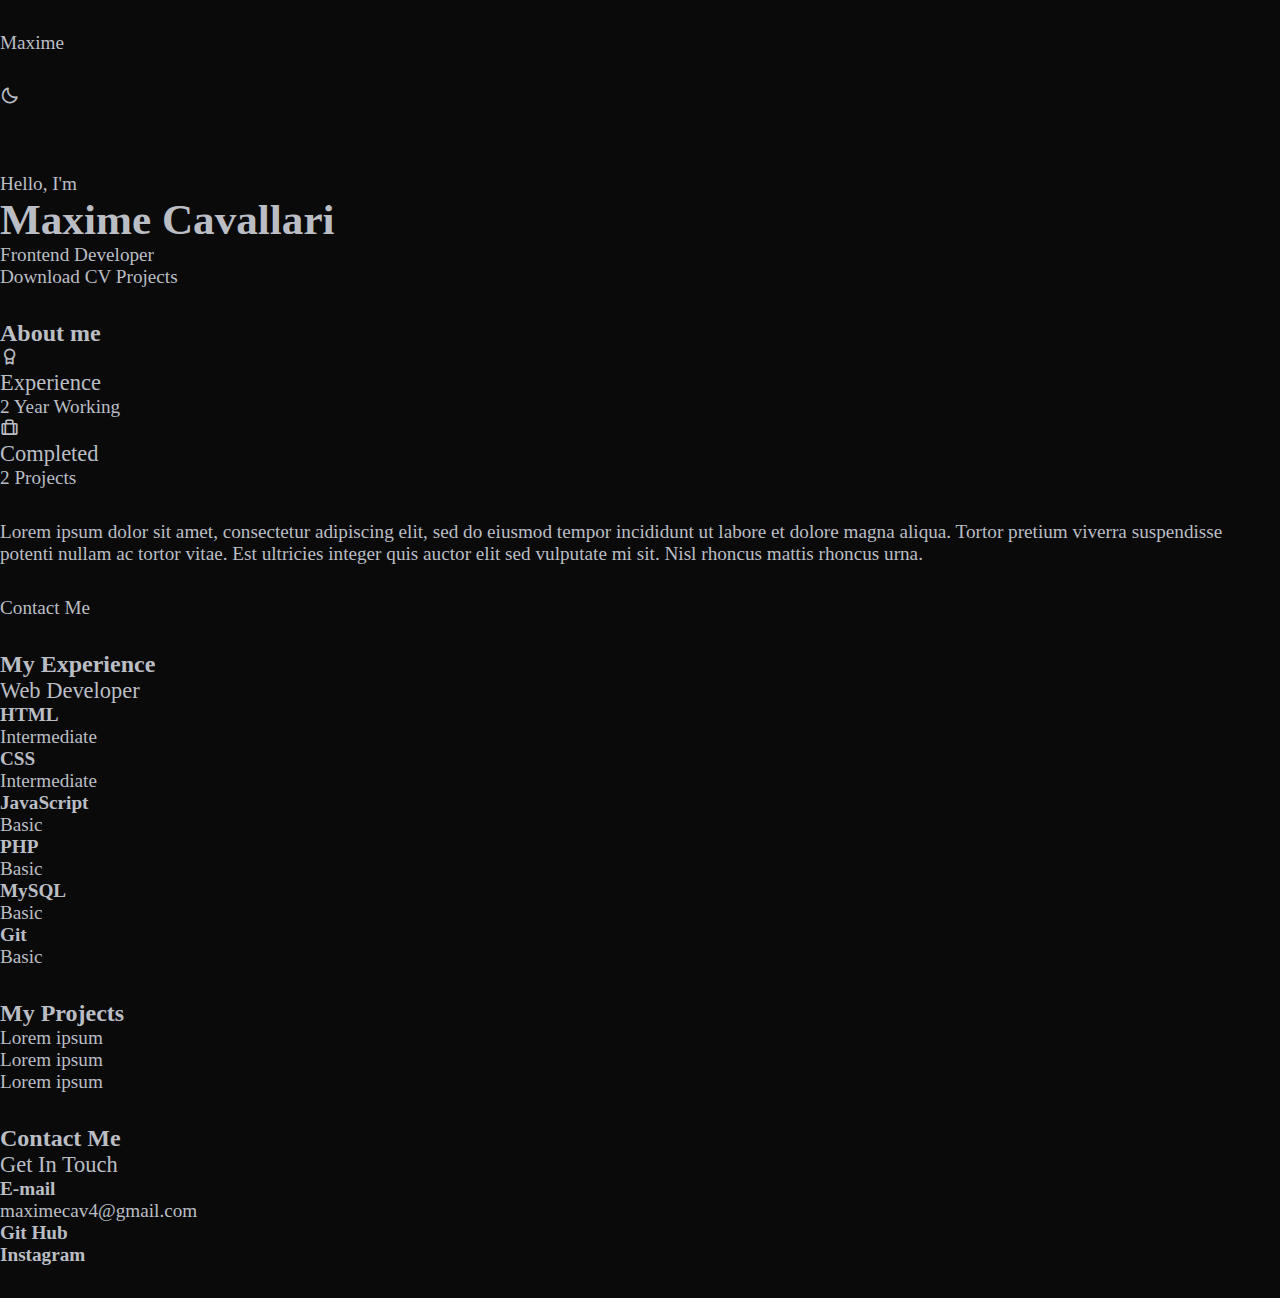
==== Portfolio/index.html @ e4ad92d3 "first commit" ====
<!DOCTYPE html>
<html lang="fr">

<head>
    <meta charset="UTF-8">
    <meta http-equiv="X-UA-Compatible" content="IE=edge">
    <meta name="viewport" content="width=device-width, initial-scale=1.0">
    <link rel="stylesheet" href="CSS/style.css">

    <!--=============== ICONS ===============-->
    <link href='https://unpkg.com/boxicons@2.1.4/css/boxicons.min.css' rel='stylesheet'>

    <title>
        Maxime Cavallari
    </title>
</head>

<body>
    <header>
        <section>
            Maxime
        </section>
        <section>
            <i class='bx bx-moon'></i>
        </section>
    </header>
    <main>
        <section class="myself" id="me">
            <div class="myself_description">
                Hello, I'm
                <h1>
                    Maxime Cavallari
                </h1>
                Frontend Developer
            </div>
            <div class="myself_buttons">
                <a href="#" class="button">Download CV</a>
                <a href="#works" class="button">Projects</a>
            </div>
        </section>
        <section class="experience" id="">
            <h2>
                About me
            </h2>
            <div class="experience__grid">
                <!--?Faire des boxs des liens vers les sections exp et works?-->
                <div class="experience__grid box">
                    <i class='bx bx-award experience__icon'></i>
                    <!-- <h3 class="experience__title">Experience</h3> -->
                    <h3>Experience</h3>
                    <span class="experience__subtitle">2 Year Working</span>
                </div>
                <div class="experience__grid box">
                    <i class='bx bx-briefcase-alt experience__icon'></i>
                    <!-- <h3 class="experience__title">Completed</h3> -->
                    <h3>Completed</h3>
                    <!-- <span class="experience__subtitle">2 Projects</span> -->
                    <span>2 Projects</span>
                </div>
                <!-- <div>
                    <i class='bx bx-support about__icon'></i>
                    <h3 class="about__title"></h3>
                    <span class="about__subtitle"></span>
                </div> -->
            </div>
            <p>
                Lorem ipsum dolor sit amet, consectetur adipiscing elit, sed do eiusmod tempor incididunt ut labore et
                dolore magna
                aliqua. Tortor pretium viverra suspendisse potenti nullam ac tortor vitae. Est ultricies integer quis
                auctor elit sed
                vulputate mi sit. Nisl rhoncus mattis rhoncus urna.
            </p>
            <a href="#contact" class="button">Contact Me</a>
        </section>
        <section class="abilities" id="skills">
            <h2>
                My Experience
            </h2>
            <div>
                <h3>
                    Web Developer
                </h3>
                <div class="skills">
                    <div class="skill">
                        <h4>
                            HTML
                        </h4>
                        <span class="skill__level">Intermediate</span>
                    </div>
                    <div class="skill">
                        <h4>
                            CSS
                        </h4>
                        <span class="skill__level">Intermediate</span>
                    </div>
                    <div class="skill">
                        <h4>
                            JavaScript
                        </h4>
                        <span class="skill__level">Basic</span>
                    </div>
                    <div class="skill">
                        <h4>
                            PHP
                        </h4>
                        <span class="skill__level">Basic</span>
                    </div>
                    <div class="skill">
                        <h4>
                            MySQL
                        </h4>
                        <span class="skill__level">Basic</span>
                    </div>
                    <div class="skill">
                        <h4>
                            Git
                        </h4>
                        <span class="skill__level">Basic</span>
                    </div>
                </div>
            </div>
        </section>
        <!-- <section class="services" id="offers">
            ? Proposer des packages de bases avec contenu + prix ?
            <h2>
                What I Offer
            </h2>
            
        </section> -->
        <section class="projects" id="works">
            <h2>
                My Projects
            </h2>
            <div>
                <div>
                    <a href="#" target="_blank">Lorem ipsum</a>
                </div>
                <div>
                    <a href="#" target="_blank">Lorem ipsum</a>
                </div>
                <div>
                    <a href="#" target="_blank">Lorem ipsum</a>
                </div>
            </div>

        </section>
        <section class="contact" id="contact">
            <h2>
                Contact Me
            </h2>
            <div class="contact__container grid">
                <h3>
                    Get In Touch
                </h3>
                <div class="contact__box box">
                    <h4>
                        E-mail
                    </h4>
                    <span>maximecav4@gmail.com</span>
                </div>
                <div class="contact__box box">
                    <h4>
                        Git Hub
                    </h4>
                    <span></span>
                </div>
                <div class="contact__box box">
                    <h4>
                        Instagram
                    </h4>
                </div>
            </div>
        </section>
    </main>
    <footer>

    </footer>
</body>

</html>
---- Portfolio/CSS/style.css ----
/*=============== GOOGLE FONTS ===============*/
@import url("https://fonts.googleapis.com/css2?family=Poppins:wght@400;500;600&display=swap");

/*=============== VARIABLES CSS ===============*/
:root {

    /*=============== VALUES ===============*/
    --header-height: 4rem;
    --banner-height: ;
    --footer-height: ;

    /*=============== COLORS ===============*/
    --grey: rgb(110, 110, 110);
    --red: rgb(200, 30, 30);
    --blue: rgb(30, 30, 200);
    --green: rgb(30, 200, 30);
    --body-color: rgb(11, 17, 25);
    --body-color: #0A0A0A;
    --text-color: rgb(186, 190, 196);
    --first-color: rgb(243, 37, 22);

    /*=============== FONTS AND TYPOGRAPHY ===============*/
    --big-font-size: 2rem;
    --h1-font-size: 2.7rem;
    --h2-font-size: 1.5rem;
    --h3-font-size: 1rem;
    /* --body-font-family: 'Uchen', serif; */
    --normal-font-size: 1.2rem;
    --small-font-size: .75rem;
    --tiny-font-size: .5rem;
    --bolder-font-weight: 900;
    --bold-font-weight: 700;
    --normal-font-weight: 500;
    --thin-font-weight: 300;
    --thiner-font-weight: 100;
}


/*=============== BASE===============*/
* {
    margin: 0;
    padding: 0;
    box-sizing: border-box;
}

html {
    scroll-behavior: smooth;
}

body,
button,
input,
textarea {
    font-family: var(--body-font-family);
    font-size: var(--normal-font-size);
}

body {
    /* min-height: 100vh; */
    min-height: calc(115rem + var(--footer-height));
    background: var(--body-color);
    color: var(--text-color);
    transition: .4s;
    display: flex;
    flex-direction: column;
    justify-content: space-between;
}

a {
    color: var(--text-color);
    text-decoration: none;
}

p, section {
    margin: 2rem 0;
}

ul {
    list-style: none;
}

h1 {
    font-size: var(--h1-font-size);
}

h2 {
    font-size: var(--h2-font-size);
    font-weight: var(--bold-font-weight);
}

h3 {
    font-weight: var(--normal-font-weight);
}

button {
    cursor: pointer;
    border: none;
    outline: none;
}

img {
    max-width: 100%;
    height: auto;
}
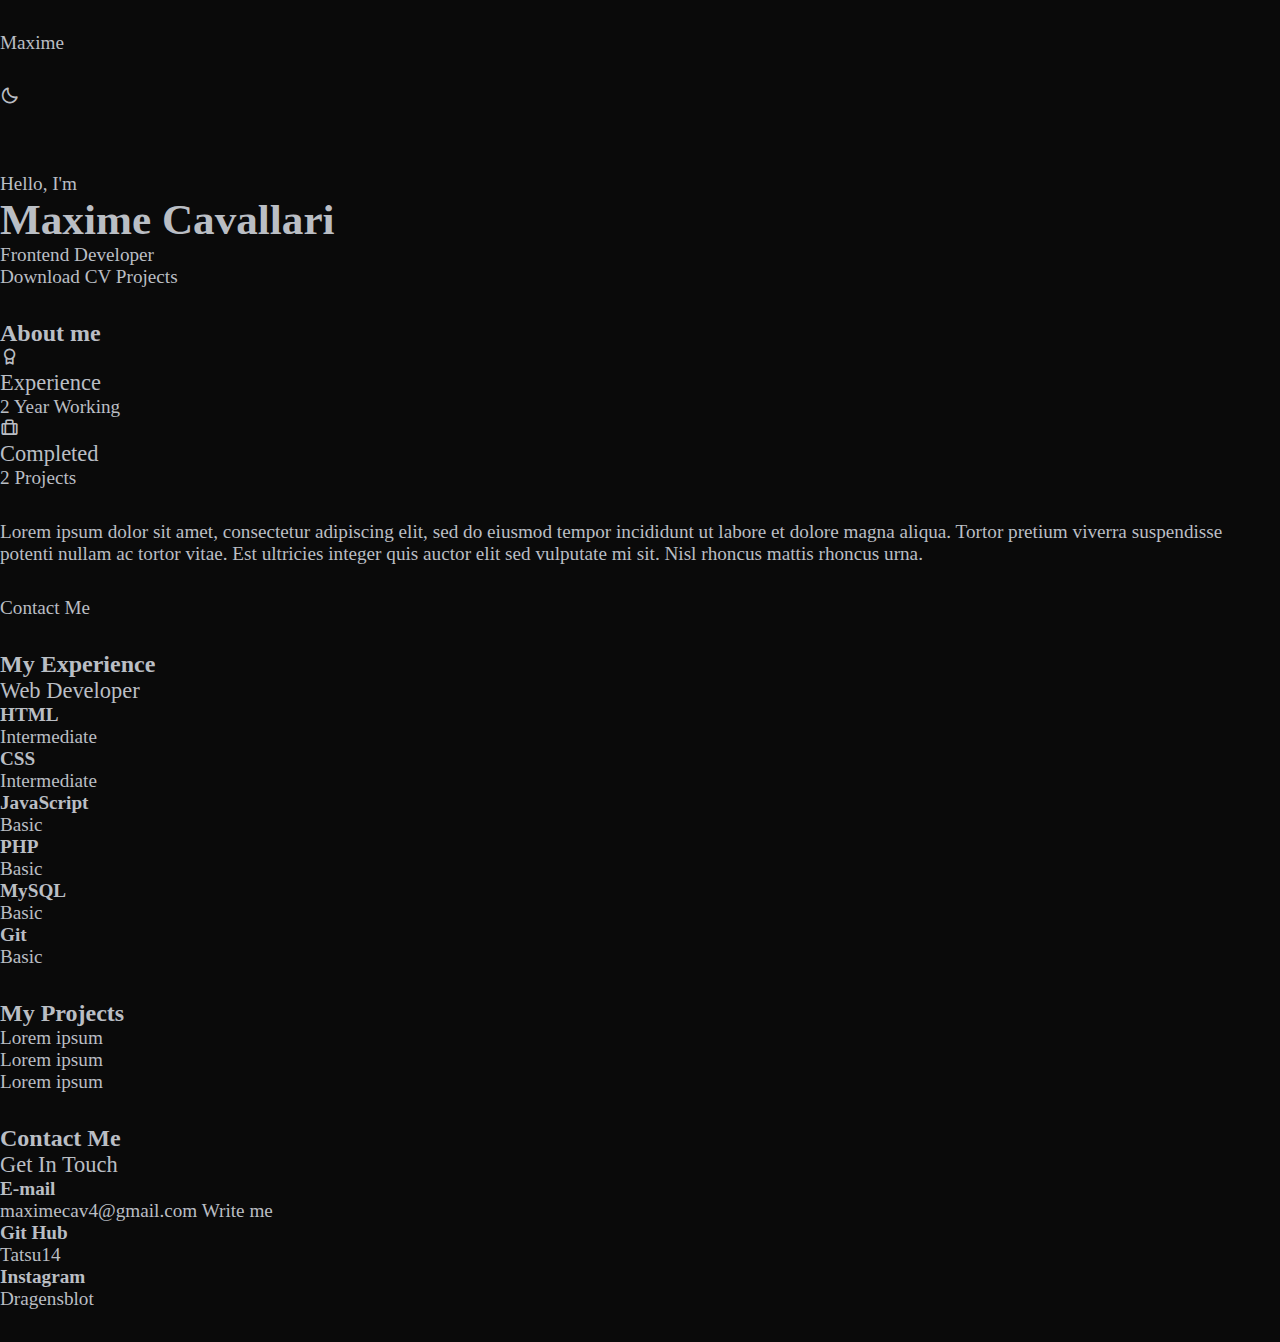
==== commit 44596376: "git commit -m "site web"" ====
--- a/Portfolio/index.html
+++ b/Portfolio/index.html
@@ -157,17 +157,21 @@
                         E-mail
                     </h4>
                     <span>maximecav4@gmail.com</span>
+                    <a href="mailto:maximecav4@gmail.com">Write me</a>
                 </div>
                 <div class="contact__box box">
                     <h4>
                         Git Hub
                     </h4>
-                    <span></span>
+                    <span>Tatsu14</span>
+                    <a href="github.com/Tatsu14"></a>
                 </div>
                 <div class="contact__box box">
                     <h4>
                         Instagram
                     </h4>
+                    <span>Dragensblot</span>
+                    <a href=""></a>
                 </div>
             </div>
         </section>
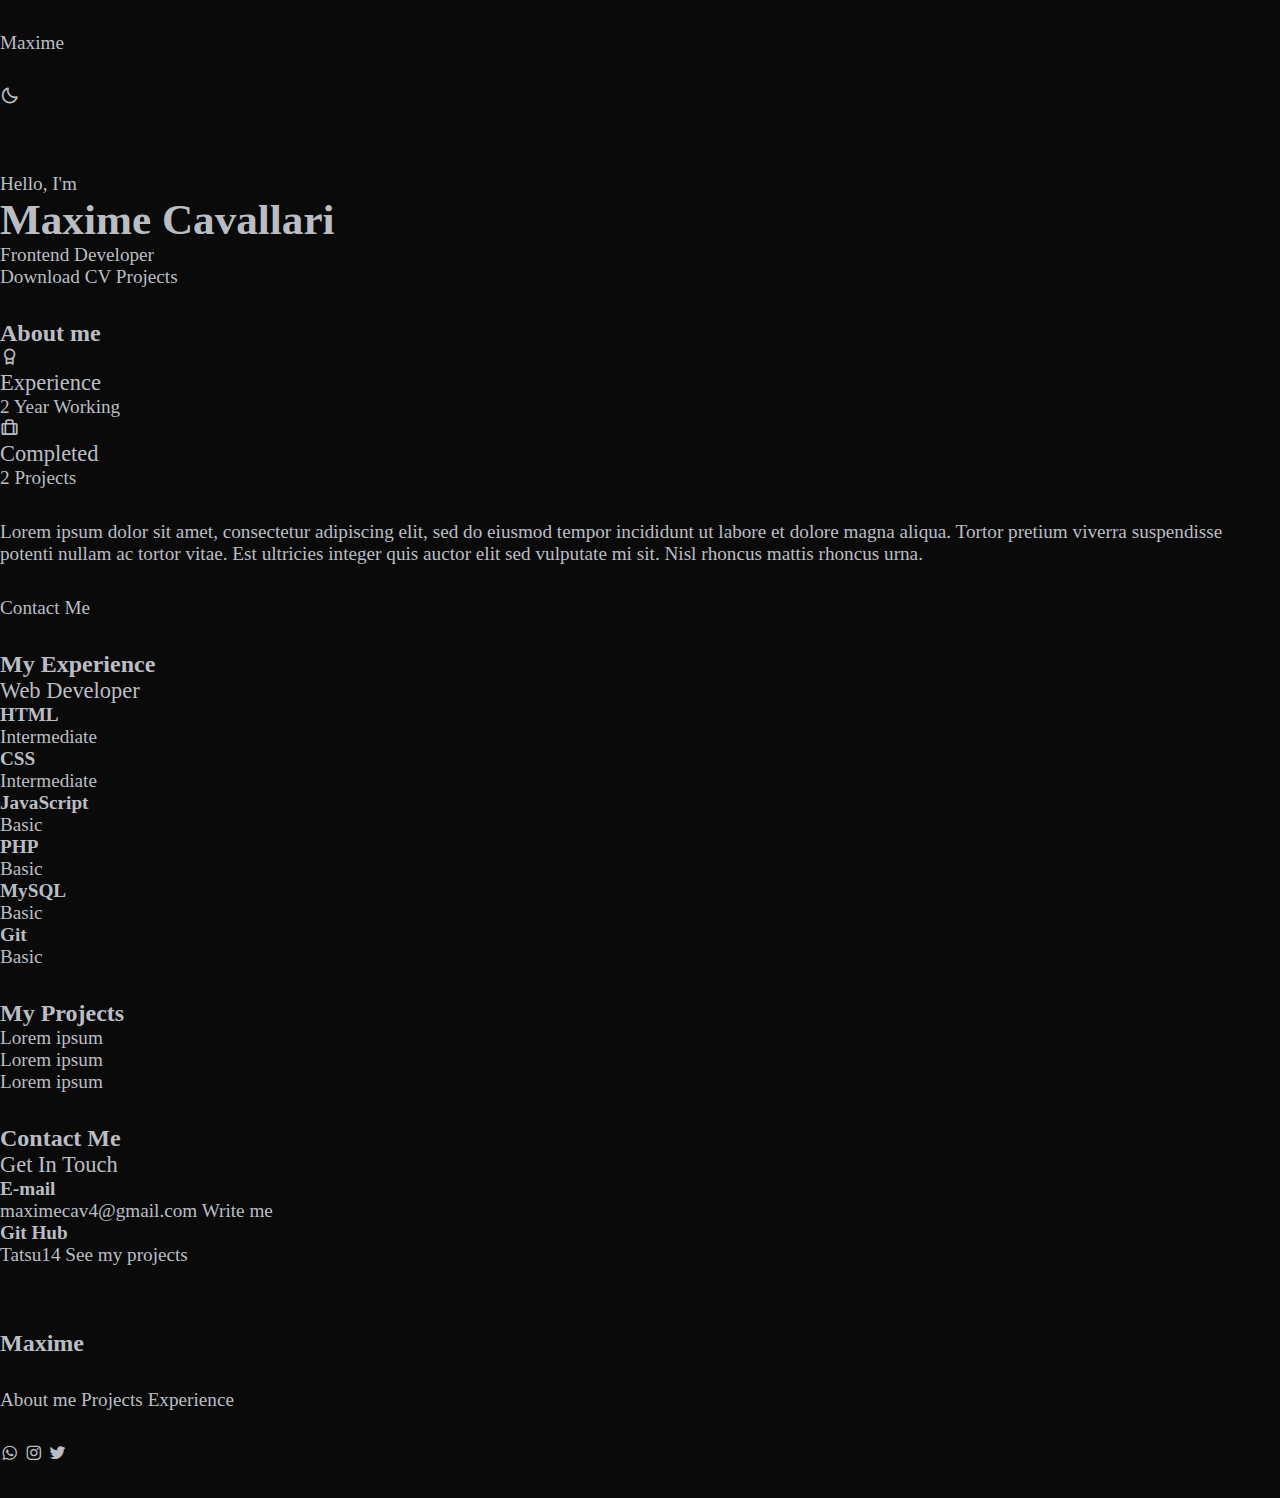
==== commit 57fc55dd: "fin html" ====
--- a/Portfolio/index.html
+++ b/Portfolio/index.html
@@ -38,7 +38,7 @@
                 <a href="#works" class="button">Projects</a>
             </div>
         </section>
-        <section class="experience" id="">
+        <section class="experience" id="exp">
             <h2>
                 About me
             </h2>
@@ -164,20 +164,38 @@
                         Git Hub
                     </h4>
                     <span>Tatsu14</span>
-                    <a href="github.com/Tatsu14"></a>
-                </div>
-                <div class="contact__box box">
+                    <a href="github.com/Tatsu14">See my projects</a>
+                </div>
+                <!-- <div class="contact__box box">
                     <h4>
-                        Instagram
+                        
                     </h4>
-                    <span>Dragensblot</span>
+                    <span></span>
                     <a href=""></a>
-                </div>
+                </div> -->
             </div>
         </section>
     </main>
     <footer>
-
+        <section>
+            <h2>
+                Maxime
+            </h2>
+        </section>
+        <section class="travel">
+            <div>
+                <a href="#exp">About me</a>
+                <a href="#works">Projects</a>
+                <a href="#skills">Experience</a>
+            </div>
+        </section>
+        <section class="socials">
+            <div>
+                <a href="https://api.whatsapp.com/send?phone=+32495665378&text=Hello, more information!" class="socials__button"><i class='bx bxl-whatsapp'></i></a>
+                <a href="https://instagram.com/dragensblot" class="socials__button"><i class='bx bxl-instagram'></i></a>
+                <a href="https://twitter.com/tatsu65562515" class="socials__button"><i class='bx bxl-twitter'></i></a>
+            </div>
+        </section>
     </footer>
 </body>
 
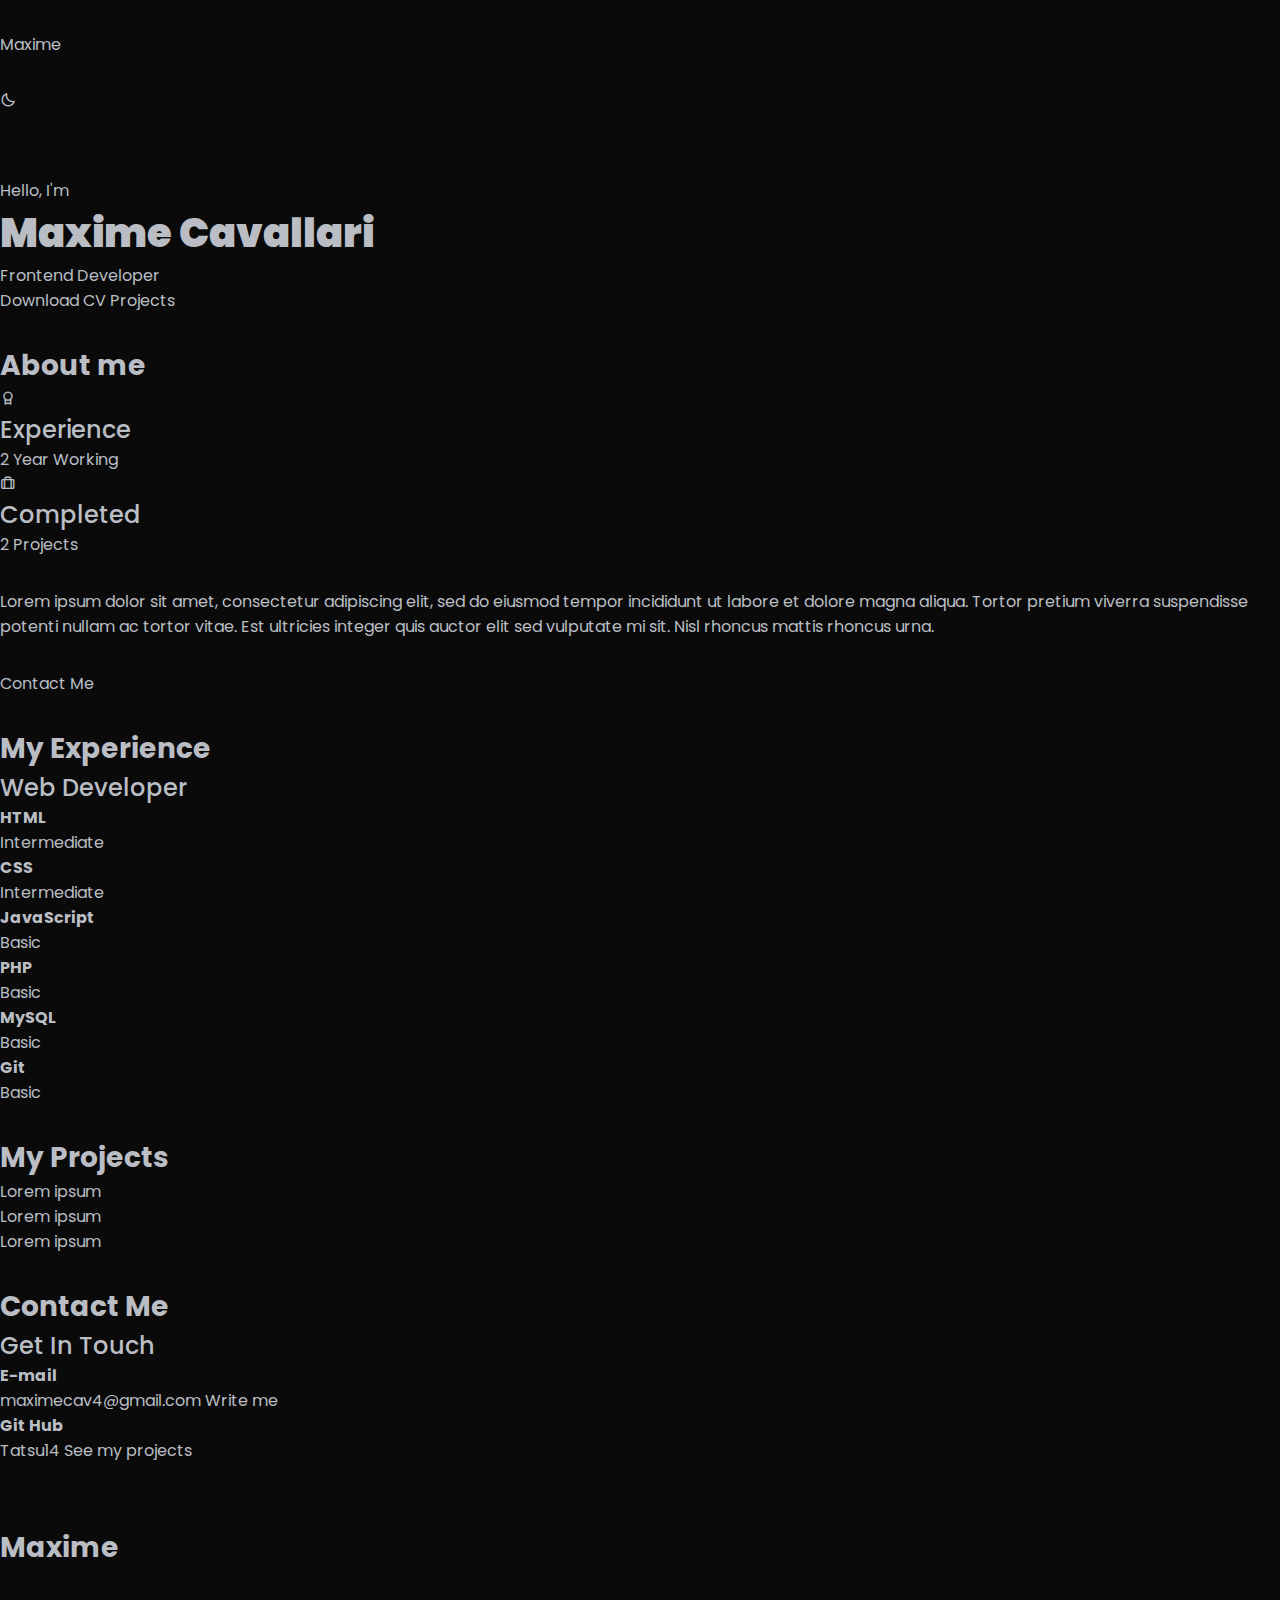
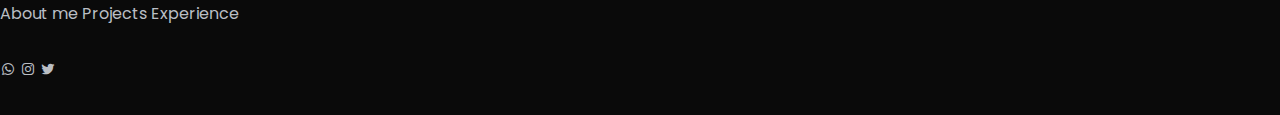
==== commit fab6fcf1: "correction" ====
--- a/Portfolio/index.html
+++ b/Portfolio/index.html
@@ -18,7 +18,7 @@
 <body>
     <header>
         <section>
-            Maxime
+            <span>Maxime</span>
         </section>
         <section>
             <i class='bx bx-moon'></i>
--- a/Portfolio/CSS/style.css
+++ b/Portfolio/CSS/style.css
@@ -1,12 +1,11 @@
 /*=============== GOOGLE FONTS ===============*/
-@import url("https://fonts.googleapis.com/css2?family=Poppins:wght@400;500;600&display=swap");
+@import url('https://fonts.googleapis.com/css2?family=Poppins&display=swap');
 
 /*=============== VARIABLES CSS ===============*/
 :root {
 
     /*=============== VALUES ===============*/
     --header-height: 4rem;
-    --banner-height: ;
     --footer-height: ;
 
     /*=============== COLORS ===============*/
@@ -20,12 +19,12 @@
     --first-color: rgb(243, 37, 22);
 
     /*=============== FONTS AND TYPOGRAPHY ===============*/
-    --big-font-size: 2rem;
-    --h1-font-size: 2.7rem;
-    --h2-font-size: 1.5rem;
-    --h3-font-size: 1rem;
-    /* --body-font-family: 'Uchen', serif; */
-    --normal-font-size: 1.2rem;
+    /* --big-font-size: 2rem; */
+    --h1-font-size: 2.5rem;
+    --h2-font-size: 1.75rem;
+    --h3-font-size: 1.5rem;
+    --body-font-family: 'Poppins', sans-serif;
+    --normal-font-size: 1rem;
     --small-font-size: .75rem;
     --tiny-font-size: .5rem;
     --bolder-font-weight: 900;
@@ -81,6 +80,7 @@
 
 h1 {
     font-size: var(--h1-font-size);
+    font-weight: var(--bolder-font-weight); 
 }
 
 h2 {
@@ -89,6 +89,7 @@
 }
 
 h3 {
+    font-size: var(--h3-font-size);
     font-weight: var(--normal-font-weight);
 }
 
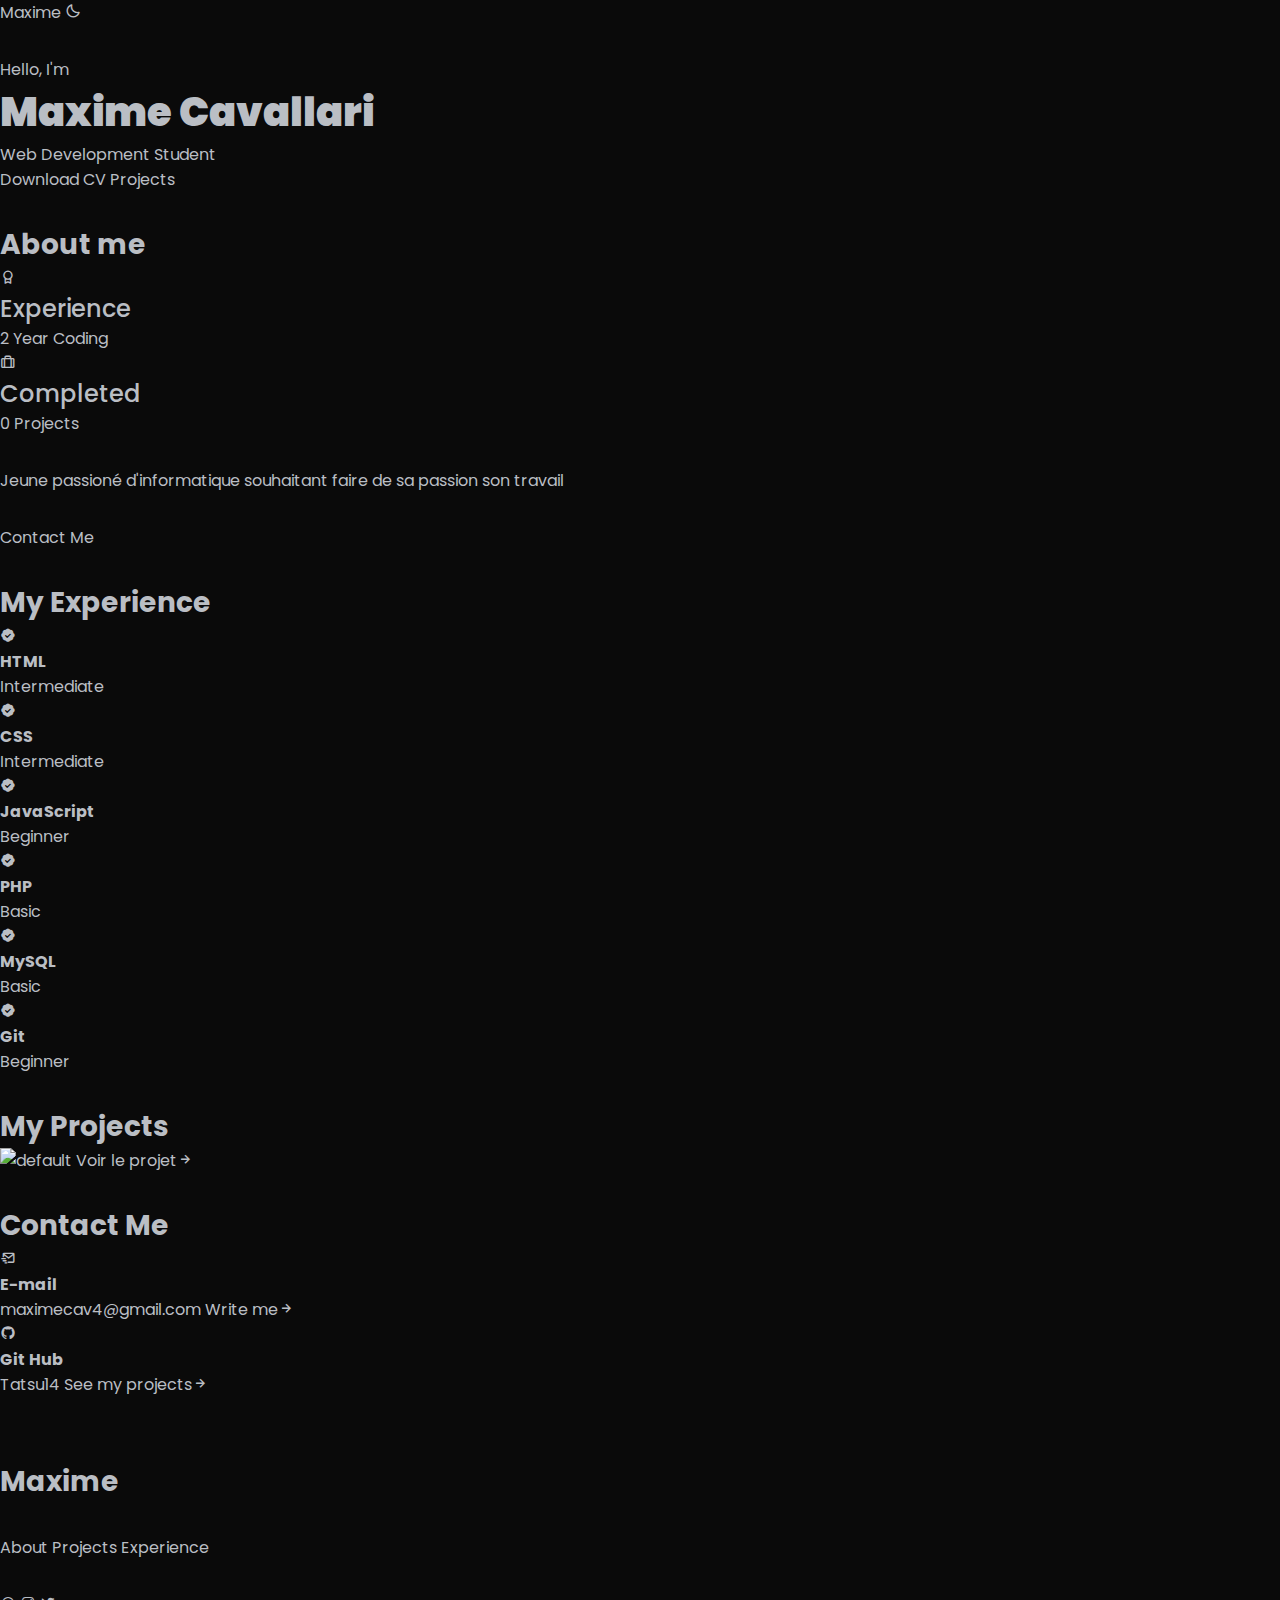
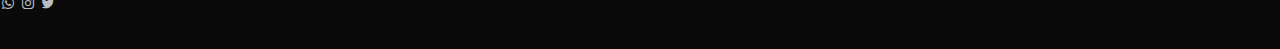
==== commit 3056e8de: "Add files via upload" ====
--- a/Portfolio/index.html
+++ b/Portfolio/index.html
@@ -1,202 +1,217 @@
-<!DOCTYPE html>
-<html lang="fr">
-
-<head>
-    <meta charset="UTF-8">
-    <meta http-equiv="X-UA-Compatible" content="IE=edge">
-    <meta name="viewport" content="width=device-width, initial-scale=1.0">
-    <link rel="stylesheet" href="CSS/style.css">
-
-    <!--=============== ICONS ===============-->
-    <link href='https://unpkg.com/boxicons@2.1.4/css/boxicons.min.css' rel='stylesheet'>
-
-    <title>
-        Maxime Cavallari
-    </title>
-</head>
-
-<body>
-    <header>
-        <section>
-            <span>Maxime</span>
-        </section>
-        <section>
-            <i class='bx bx-moon'></i>
-        </section>
-    </header>
-    <main>
-        <section class="myself" id="me">
-            <div class="myself_description">
-                Hello, I'm
-                <h1>
-                    Maxime Cavallari
-                </h1>
-                Frontend Developer
-            </div>
-            <div class="myself_buttons">
-                <a href="#" class="button">Download CV</a>
-                <a href="#works" class="button">Projects</a>
-            </div>
-        </section>
-        <section class="experience" id="exp">
-            <h2>
-                About me
-            </h2>
-            <div class="experience__grid">
-                <!--?Faire des boxs des liens vers les sections exp et works?-->
-                <div class="experience__grid box">
-                    <i class='bx bx-award experience__icon'></i>
-                    <!-- <h3 class="experience__title">Experience</h3> -->
-                    <h3>Experience</h3>
-                    <span class="experience__subtitle">2 Year Working</span>
-                </div>
-                <div class="experience__grid box">
-                    <i class='bx bx-briefcase-alt experience__icon'></i>
-                    <!-- <h3 class="experience__title">Completed</h3> -->
-                    <h3>Completed</h3>
-                    <!-- <span class="experience__subtitle">2 Projects</span> -->
-                    <span>2 Projects</span>
-                </div>
-                <!-- <div>
-                    <i class='bx bx-support about__icon'></i>
-                    <h3 class="about__title"></h3>
-                    <span class="about__subtitle"></span>
-                </div> -->
-            </div>
-            <p>
-                Lorem ipsum dolor sit amet, consectetur adipiscing elit, sed do eiusmod tempor incididunt ut labore et
-                dolore magna
-                aliqua. Tortor pretium viverra suspendisse potenti nullam ac tortor vitae. Est ultricies integer quis
-                auctor elit sed
-                vulputate mi sit. Nisl rhoncus mattis rhoncus urna.
-            </p>
-            <a href="#contact" class="button">Contact Me</a>
-        </section>
-        <section class="abilities" id="skills">
-            <h2>
-                My Experience
-            </h2>
-            <div>
-                <h3>
-                    Web Developer
-                </h3>
-                <div class="skills">
-                    <div class="skill">
-                        <h4>
-                            HTML
-                        </h4>
-                        <span class="skill__level">Intermediate</span>
-                    </div>
-                    <div class="skill">
-                        <h4>
-                            CSS
-                        </h4>
-                        <span class="skill__level">Intermediate</span>
-                    </div>
-                    <div class="skill">
-                        <h4>
-                            JavaScript
-                        </h4>
-                        <span class="skill__level">Basic</span>
-                    </div>
-                    <div class="skill">
-                        <h4>
-                            PHP
-                        </h4>
-                        <span class="skill__level">Basic</span>
-                    </div>
-                    <div class="skill">
-                        <h4>
-                            MySQL
-                        </h4>
-                        <span class="skill__level">Basic</span>
-                    </div>
-                    <div class="skill">
-                        <h4>
-                            Git
-                        </h4>
-                        <span class="skill__level">Basic</span>
-                    </div>
-                </div>
-            </div>
-        </section>
-        <!-- <section class="services" id="offers">
-            ? Proposer des packages de bases avec contenu + prix ?
-            <h2>
-                What I Offer
-            </h2>
-            
-        </section> -->
-        <section class="projects" id="works">
-            <h2>
-                My Projects
-            </h2>
-            <div>
-                <div>
-                    <a href="#" target="_blank">Lorem ipsum</a>
-                </div>
-                <div>
-                    <a href="#" target="_blank">Lorem ipsum</a>
-                </div>
-                <div>
-                    <a href="#" target="_blank">Lorem ipsum</a>
-                </div>
-            </div>
-
-        </section>
-        <section class="contact" id="contact">
-            <h2>
-                Contact Me
-            </h2>
-            <div class="contact__container grid">
-                <h3>
-                    Get In Touch
-                </h3>
-                <div class="contact__box box">
-                    <h4>
-                        E-mail
-                    </h4>
-                    <span>maximecav4@gmail.com</span>
-                    <a href="mailto:maximecav4@gmail.com">Write me</a>
-                </div>
-                <div class="contact__box box">
-                    <h4>
-                        Git Hub
-                    </h4>
-                    <span>Tatsu14</span>
-                    <a href="github.com/Tatsu14">See my projects</a>
-                </div>
-                <!-- <div class="contact__box box">
-                    <h4>
-                        
-                    </h4>
-                    <span></span>
-                    <a href=""></a>
-                </div> -->
-            </div>
-        </section>
-    </main>
-    <footer>
-        <section>
-            <h2>
-                Maxime
-            </h2>
-        </section>
-        <section class="travel">
-            <div>
-                <a href="#exp">About me</a>
-                <a href="#works">Projects</a>
-                <a href="#skills">Experience</a>
-            </div>
-        </section>
-        <section class="socials">
-            <div>
-                <a href="https://api.whatsapp.com/send?phone=+32495665378&text=Hello, more information!" class="socials__button"><i class='bx bxl-whatsapp'></i></a>
-                <a href="https://instagram.com/dragensblot" class="socials__button"><i class='bx bxl-instagram'></i></a>
-                <a href="https://twitter.com/tatsu65562515" class="socials__button"><i class='bx bxl-twitter'></i></a>
-            </div>
-        </section>
-    </footer>
-</body>
-
+<!DOCTYPE html>
+<html lang="fr">
+
+<head>
+    <meta charset="UTF-8">
+    <meta http-equiv="X-UA-Compatible" content="IE=edge">
+    <meta name="viewport" content="width=device-width, initial-scale=1.0">
+    <link rel="stylesheet" href="CSS/style.css">
+
+    <!--=============== ICONS ===============-->
+    <link href='https://unpkg.com/boxicons@2.1.4/css/boxicons.min.css' rel='stylesheet'>
+
+    <title>
+        Maxime Cavallari
+    </title>
+</head>
+
+<body>
+    <header id="header">
+        <nav class="container section">
+            <span>Maxime</span>
+            <i class='bx bx-moon nav__logo'></i>
+        </nav>
+    </header>
+
+    <main>
+        <section class="myself container" id="me">
+            <div class="myself_description">
+                Hello, I'm
+                <h1>
+                    Maxime Cavallari
+                </h1>
+                <!-- Frontend Developer -->
+                Web Development Student
+            </div>
+            <div class="myself_buttons">
+                <a href="PDF/" class="button no_full">Download CV</a>
+                <a href="#works" class="button">Projects</a>
+            </div>
+        </section>
+        <section class="experience container" id="exp">
+            <h2>
+                About me
+            </h2>
+            <div class="experience__grid">
+                <!--TODO:Faire des boxs des liens vers les sections exp et works-->
+                <div class="experience__box box">
+                    <i class='bx bx-award icon'></i>
+                    <!-- <h3 class="experience__title">Experience</h3> -->
+                    <h3>Experience</h3>
+                    <span class="experience__subtitle">2 Year Coding</span>
+                </div>
+                <div class="experience__box box">
+                    <i class='bx bx-briefcase-alt icon'></i>
+                    <!-- <h3 class="experience__title">Completed</h3> -->
+                    <h3>Completed</h3>
+                    <!-- <span class="experience__subtitle">2 Projects</span> -->
+                    <span>0 Projects</span>
+                </div>
+                <!-- <div>
+                    <i class='bx bx-support about__icon'></i>
+                    <h3 class="about__title"></h3>
+                    <span class="about__subtitle"></span>
+                </div> -->
+            </div>
+            <p>
+                Jeune passioné d'informatique souhaitant faire de sa passion son travail
+            </p>
+            <a href="#contact" class="button">Contact Me</a>
+        </section>
+        <section class="abilities container" id="skills">
+            <h2>
+                My Experience
+            </h2>
+            <div>
+                <!-- <h3>
+                    Web Developer
+                </h3> -->
+                <div class="skills box">
+                    <div class="skills__group">
+                        <div class="skill__group">
+                            <i class='bx bxs-badge-check icon'></i>
+                            <div class="skill">
+                                <h4>HTML</h4>
+                                <span class="skill__level">Intermediate</span>
+                            </div>
+                        </div>
+                        <div class="skill__group">
+                            <i class='bx bxs-badge-check icon'></i>
+                            <div class="skill">
+                                <h4>CSS</h4>
+                                <span class="skill__level">Intermediate</span>
+                            </div>
+                        </div>
+                        <div class="skill__group">
+                            <i class='bx bxs-badge-check icon'></i>
+                            <div class="skill">
+                                <h4>JavaScript</h4>
+                                <span class="skill__level">Beginner</span>
+                            </div>
+                        </div>
+                    </div>
+                    <div class="skills__group">
+                        <div class="skill__group">
+                            <i class='bx bxs-badge-check icon'></i>
+                            <div class="skill">
+                                <h4>PHP</h4>
+                                <span class="skill__level">Basic</span>
+                            </div>
+                        </div>
+                        <div class="skill__group">
+                            <i class='bx bxs-badge-check icon'></i>
+                            <div class="skill">
+                                <h4>MySQL</h4>
+                                <span class="skill__level">Basic</span>
+                            </div>
+                        </div>
+                        <div class="skill__group">
+                            <i class='bx bxs-badge-check icon'></i>
+                            <div class="skill">
+                                <h4>Git</h4>
+                                <span class="skill__level">Beginner</span>
+                            </div>
+                        </div>
+                    </div>
+                </div>
+            </div>
+        </section>
+        <!-- <section class="services" id="offers">
+            ? Proposer des packages de bases avec contenu + prix ?
+            <h2>
+                What I Offer
+            </h2>
+            
+        </section> -->
+        <section class="projects container" id="works">
+            <h2>
+                My Projects
+            </h2>
+            <div class="projects__group">
+                <div class="box">
+                    <img src="images/image_site_default.jpg" alt="default">
+                    <a href="#" target="_blank">Voir le projet<i class='bx bx-right-arrow-alt'></i></a>
+                    
+                </div>
+                <!-- <div class="box">
+                    <a href="#" target="_blank">Lorem ipsum</a>
+                </div>
+                <div class="box">
+                    <a href="#" target="_blank">Lorem ipsum</a>
+                </div> -->
+            </div>
+
+        </section>
+        <section class="contact container" id="contact">
+            <h2>
+                Contact Me
+            </h2>
+            <div class="contact__grid">
+                <!-- <h3>
+                    Get In Touch
+                </h3> -->
+                <div class="contact__box box">
+                    <i class='bx bx-mail-send'></i>
+                    <h4>
+                        E-mail
+                    </h4>
+                    <span>maximecav4@gmail.com</span>
+                    <a href="mailto:maximecav4@gmail.com">Write me<i class='bx bx-right-arrow-alt'></i></a>
+                </div>
+                <div class="contact__box box">
+                    <i class='bx bxl-github'></i>
+                    <h4>
+                        Git Hub
+                    </h4>
+                    <span>Tatsu14</span>
+                    <a href="https://github.com/Tatsu14" target="_blank">See my projects<i class='bx bx-right-arrow-alt'></i></a>
+                </div>
+                <!-- <div class="contact__box box">
+                    <h4>
+                        
+                    </h4>
+                    <span></span>
+                    <a href=""></a>
+                </div> -->
+            </div>
+        </section>
+    </main>
+    <footer>
+        <section class="container">
+            <h2>
+                Maxime
+            </h2>
+        </section>
+        <section class="travel container">
+            <div>
+                <a href="#exp">About</a>
+                <a href="#works">Projects</a>
+                <a href="#skills">Experience</a>
+            </div>
+        </section>
+        <section class="socials container">
+                <a href="https://api.whatsapp.com/send?phone=+32495665378&text=Hello, more information!"
+                    class="socials__button"><i class='bx bxl-whatsapp'></i></a>
+                <a href="https://instagram.com/dragensblot" class="socials__button"><i class='bx bxl-instagram'></i></a>
+                <a href="https://twitter.com/tatsu65562515" class="socials__button"><i class='bx bxl-twitter'></i></a>
+        </section>
+    </footer>
+
+    <!--=============== SCROLLREVEAL ===============-->
+    <script src="JS/scrollreveal.min.js"></script>
+
+    <!--=============== MAIN JS ===============-->
+    <script src="JS/main.js"></script>
+</body>
+
 </html>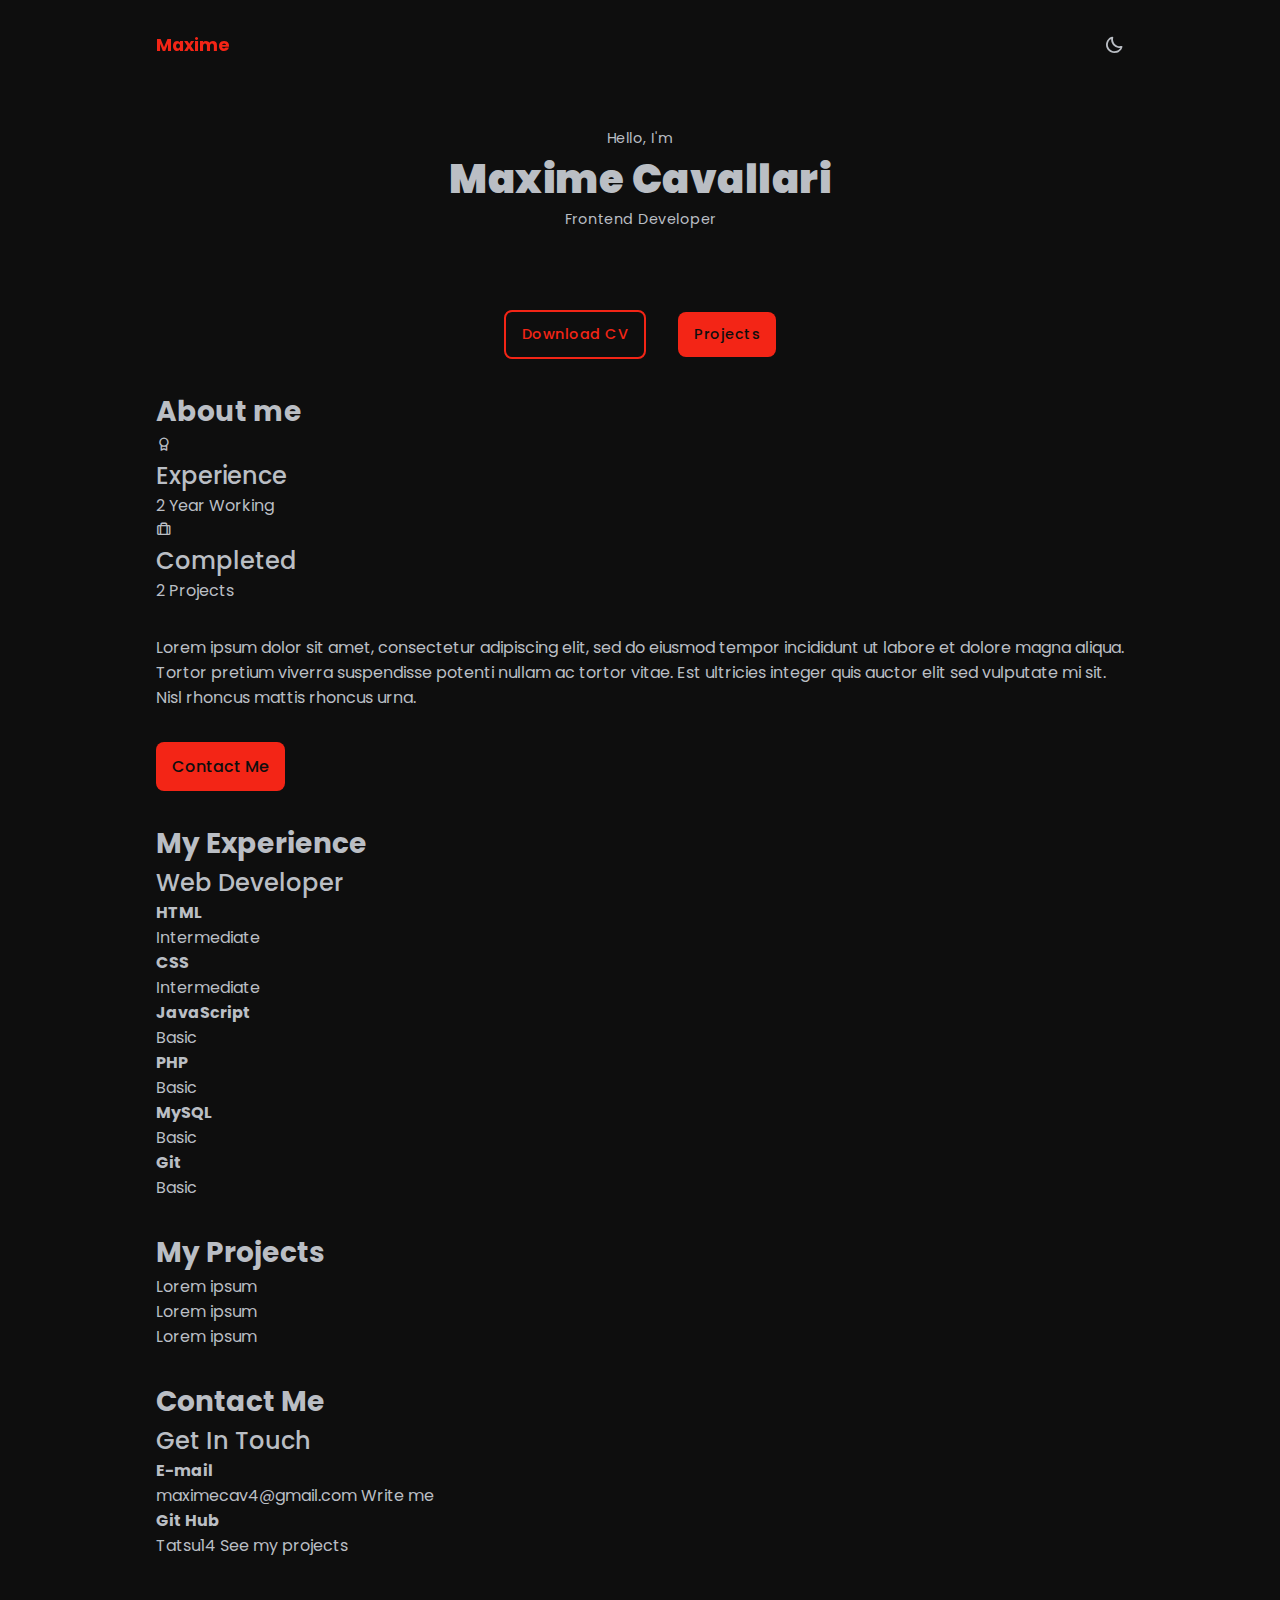
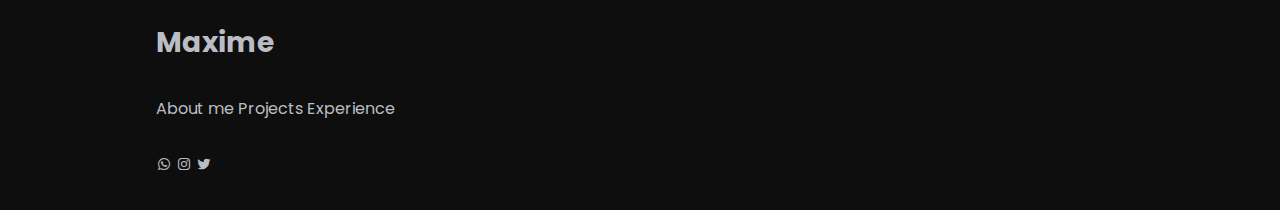
==== commit f9b5e134: "commit" ====
--- a/Portfolio/index.html
+++ b/Portfolio/index.html
@@ -1,217 +1,208 @@
-<!DOCTYPE html>
-<html lang="fr">
-
-<head>
-    <meta charset="UTF-8">
-    <meta http-equiv="X-UA-Compatible" content="IE=edge">
-    <meta name="viewport" content="width=device-width, initial-scale=1.0">
-    <link rel="stylesheet" href="CSS/style.css">
-
-    <!--=============== ICONS ===============-->
-    <link href='https://unpkg.com/boxicons@2.1.4/css/boxicons.min.css' rel='stylesheet'>
-
-    <title>
-        Maxime Cavallari
-    </title>
-</head>
-
-<body>
-    <header id="header">
-        <nav class="container section">
-            <span>Maxime</span>
-            <i class='bx bx-moon nav__logo'></i>
-        </nav>
-    </header>
-
-    <main>
-        <section class="myself container" id="me">
-            <div class="myself_description">
-                Hello, I'm
-                <h1>
-                    Maxime Cavallari
-                </h1>
-                <!-- Frontend Developer -->
-                Web Development Student
-            </div>
-            <div class="myself_buttons">
-                <a href="PDF/" class="button no_full">Download CV</a>
-                <a href="#works" class="button">Projects</a>
-            </div>
-        </section>
-        <section class="experience container" id="exp">
-            <h2>
-                About me
-            </h2>
-            <div class="experience__grid">
-                <!--TODO:Faire des boxs des liens vers les sections exp et works-->
-                <div class="experience__box box">
-                    <i class='bx bx-award icon'></i>
-                    <!-- <h3 class="experience__title">Experience</h3> -->
-                    <h3>Experience</h3>
-                    <span class="experience__subtitle">2 Year Coding</span>
-                </div>
-                <div class="experience__box box">
-                    <i class='bx bx-briefcase-alt icon'></i>
-                    <!-- <h3 class="experience__title">Completed</h3> -->
-                    <h3>Completed</h3>
-                    <!-- <span class="experience__subtitle">2 Projects</span> -->
-                    <span>0 Projects</span>
-                </div>
-                <!-- <div>
-                    <i class='bx bx-support about__icon'></i>
-                    <h3 class="about__title"></h3>
-                    <span class="about__subtitle"></span>
-                </div> -->
-            </div>
-            <p>
-                Jeune passioné d'informatique souhaitant faire de sa passion son travail
-            </p>
-            <a href="#contact" class="button">Contact Me</a>
-        </section>
-        <section class="abilities container" id="skills">
-            <h2>
-                My Experience
-            </h2>
-            <div>
-                <!-- <h3>
-                    Web Developer
-                </h3> -->
-                <div class="skills box">
-                    <div class="skills__group">
-                        <div class="skill__group">
-                            <i class='bx bxs-badge-check icon'></i>
-                            <div class="skill">
-                                <h4>HTML</h4>
-                                <span class="skill__level">Intermediate</span>
-                            </div>
-                        </div>
-                        <div class="skill__group">
-                            <i class='bx bxs-badge-check icon'></i>
-                            <div class="skill">
-                                <h4>CSS</h4>
-                                <span class="skill__level">Intermediate</span>
-                            </div>
-                        </div>
-                        <div class="skill__group">
-                            <i class='bx bxs-badge-check icon'></i>
-                            <div class="skill">
-                                <h4>JavaScript</h4>
-                                <span class="skill__level">Beginner</span>
-                            </div>
-                        </div>
-                    </div>
-                    <div class="skills__group">
-                        <div class="skill__group">
-                            <i class='bx bxs-badge-check icon'></i>
-                            <div class="skill">
-                                <h4>PHP</h4>
-                                <span class="skill__level">Basic</span>
-                            </div>
-                        </div>
-                        <div class="skill__group">
-                            <i class='bx bxs-badge-check icon'></i>
-                            <div class="skill">
-                                <h4>MySQL</h4>
-                                <span class="skill__level">Basic</span>
-                            </div>
-                        </div>
-                        <div class="skill__group">
-                            <i class='bx bxs-badge-check icon'></i>
-                            <div class="skill">
-                                <h4>Git</h4>
-                                <span class="skill__level">Beginner</span>
-                            </div>
-                        </div>
-                    </div>
-                </div>
-            </div>
-        </section>
-        <!-- <section class="services" id="offers">
-            ? Proposer des packages de bases avec contenu + prix ?
-            <h2>
-                What I Offer
-            </h2>
-            
-        </section> -->
-        <section class="projects container" id="works">
-            <h2>
-                My Projects
-            </h2>
-            <div class="projects__group">
-                <div class="box">
-                    <img src="images/image_site_default.jpg" alt="default">
-                    <a href="#" target="_blank">Voir le projet<i class='bx bx-right-arrow-alt'></i></a>
-                    
-                </div>
-                <!-- <div class="box">
-                    <a href="#" target="_blank">Lorem ipsum</a>
-                </div>
-                <div class="box">
-                    <a href="#" target="_blank">Lorem ipsum</a>
-                </div> -->
-            </div>
-
-        </section>
-        <section class="contact container" id="contact">
-            <h2>
-                Contact Me
-            </h2>
-            <div class="contact__grid">
-                <!-- <h3>
-                    Get In Touch
-                </h3> -->
-                <div class="contact__box box">
-                    <i class='bx bx-mail-send'></i>
-                    <h4>
-                        E-mail
-                    </h4>
-                    <span>maximecav4@gmail.com</span>
-                    <a href="mailto:maximecav4@gmail.com">Write me<i class='bx bx-right-arrow-alt'></i></a>
-                </div>
-                <div class="contact__box box">
-                    <i class='bx bxl-github'></i>
-                    <h4>
-                        Git Hub
-                    </h4>
-                    <span>Tatsu14</span>
-                    <a href="https://github.com/Tatsu14" target="_blank">See my projects<i class='bx bx-right-arrow-alt'></i></a>
-                </div>
-                <!-- <div class="contact__box box">
-                    <h4>
-                        
-                    </h4>
-                    <span></span>
-                    <a href=""></a>
-                </div> -->
-            </div>
-        </section>
-    </main>
-    <footer>
-        <section class="container">
-            <h2>
-                Maxime
-            </h2>
-        </section>
-        <section class="travel container">
-            <div>
-                <a href="#exp">About</a>
-                <a href="#works">Projects</a>
-                <a href="#skills">Experience</a>
-            </div>
-        </section>
-        <section class="socials container">
-                <a href="https://api.whatsapp.com/send?phone=+32495665378&text=Hello, more information!"
-                    class="socials__button"><i class='bx bxl-whatsapp'></i></a>
-                <a href="https://instagram.com/dragensblot" class="socials__button"><i class='bx bxl-instagram'></i></a>
-                <a href="https://twitter.com/tatsu65562515" class="socials__button"><i class='bx bxl-twitter'></i></a>
-        </section>
-    </footer>
-
-    <!--=============== SCROLLREVEAL ===============-->
-    <script src="JS/scrollreveal.min.js"></script>
-
-    <!--=============== MAIN JS ===============-->
-    <script src="JS/main.js"></script>
-</body>
-
+<!DOCTYPE html>
+<html lang="fr">
+
+<head>
+    <meta charset="UTF-8">
+    <meta http-equiv="X-UA-Compatible" content="IE=edge">
+    <meta name="viewport" content="width=device-width, initial-scale=1.0">
+    <link rel="stylesheet" href="CSS/style.css">
+
+    <!--=============== ICONS ===============-->
+    <link href='https://unpkg.com/boxicons@2.1.4/css/boxicons.min.css' rel='stylesheet'>
+
+    <title>
+        Maxime Cavallari
+    </title>
+</head>
+
+<body>
+    <header id="header">
+        <nav class="container section">
+            <span>Maxime</span>
+            <i class='bx bx-moon nav__logo'></i>
+        </nav>
+    </header>
+
+    <main>
+        <section class="myself container" id="me">
+            <div class="myself_description">
+                Hello, I'm
+                <h1>
+                    Maxime Cavallari
+                </h1>
+                Frontend Developer
+            </div>
+            <div class="myself_buttons">
+                <a href="PDF/" class="button no_full">Download CV</a>
+                <a href="#works" class="button">Projects</a>
+            </div>
+        </section>
+        <section class="experience container" id="exp">
+            <h2>
+                About me
+            </h2>
+            <div class="experience__grid">
+                <!--?Faire des boxs des liens vers les sections exp et works?-->
+                <div class="experience__grid box">
+                    <i class='bx bx-award experience__icon'></i>
+                    <!-- <h3 class="experience__title">Experience</h3> -->
+                    <h3>Experience</h3>
+                    <span class="experience__subtitle">2 Year Working</span>
+                </div>
+                <div class="experience__grid box">
+                    <i class='bx bx-briefcase-alt experience__icon'></i>
+                    <!-- <h3 class="experience__title">Completed</h3> -->
+                    <h3>Completed</h3>
+                    <!-- <span class="experience__subtitle">2 Projects</span> -->
+                    <span>2 Projects</span>
+                </div>
+                <!-- <div>
+                    <i class='bx bx-support about__icon'></i>
+                    <h3 class="about__title"></h3>
+                    <span class="about__subtitle"></span>
+                </div> -->
+            </div>
+            <p>
+                Lorem ipsum dolor sit amet, consectetur adipiscing elit, sed do eiusmod tempor incididunt ut labore et
+                dolore magna
+                aliqua. Tortor pretium viverra suspendisse potenti nullam ac tortor vitae. Est ultricies integer quis
+                auctor elit sed
+                vulputate mi sit. Nisl rhoncus mattis rhoncus urna.
+            </p>
+            <a href="#contact" class="button">Contact Me</a>
+        </section>
+        <section class="abilities container" id="skills">
+            <h2>
+                My Experience
+            </h2>
+            <div>
+                <h3>
+                    Web Developer
+                </h3>
+                <div class="skills">
+                    <div class="skill">
+                        <h4>
+                            HTML
+                        </h4>
+                        <span class="skill__level">Intermediate</span>
+                    </div>
+                    <div class="skill">
+                        <h4>
+                            CSS
+                        </h4>
+                        <span class="skill__level">Intermediate</span>
+                    </div>
+                    <div class="skill">
+                        <h4>
+                            JavaScript
+                        </h4>
+                        <span class="skill__level">Basic</span>
+                    </div>
+                    <div class="skill">
+                        <h4>
+                            PHP
+                        </h4>
+                        <span class="skill__level">Basic</span>
+                    </div>
+                    <div class="skill">
+                        <h4>
+                            MySQL
+                        </h4>
+                        <span class="skill__level">Basic</span>
+                    </div>
+                    <div class="skill">
+                        <h4>
+                            Git
+                        </h4>
+                        <span class="skill__level">Basic</span>
+                    </div>
+                </div>
+            </div>
+        </section>
+        <!-- <section class="services" id="offers">
+            ? Proposer des packages de bases avec contenu + prix ?
+            <h2>
+                What I Offer
+            </h2>
+            
+        </section> -->
+        <section class="projects container" id="works">
+            <h2>
+                My Projects
+            </h2>
+            <div>
+                <div>
+                    <a href="#" target="_blank">Lorem ipsum</a>
+                </div>
+                <div>
+                    <a href="#" target="_blank">Lorem ipsum</a>
+                </div>
+                <div>
+                    <a href="#" target="_blank">Lorem ipsum</a>
+                </div>
+            </div>
+
+        </section>
+        <section class="contact container" id="contact">
+            <h2>
+                Contact Me
+            </h2>
+            <div class="contact__container grid">
+                <h3>
+                    Get In Touch
+                </h3>
+                <div class="contact__box box">
+                    <h4>
+                        E-mail
+                    </h4>
+                    <span>maximecav4@gmail.com</span>
+                    <a href="mailto:maximecav4@gmail.com">Write me</a>
+                </div>
+                <div class="contact__box box">
+                    <h4>
+                        Git Hub
+                    </h4>
+                    <span>Tatsu14</span>
+                    <a href="github.com/Tatsu14">See my projects</a>
+                </div>
+                <!-- <div class="contact__box box">
+                    <h4>
+                        
+                    </h4>
+                    <span></span>
+                    <a href=""></a>
+                </div> -->
+            </div>
+        </section>
+    </main>
+    <footer>
+        <section class="container">
+            <h2>
+                Maxime
+            </h2>
+        </section>
+        <section class="travel container">
+            <div>
+                <a href="#exp">About me</a>
+                <a href="#works">Projects</a>
+                <a href="#skills">Experience</a>
+            </div>
+        </section>
+        <section class="socials container">
+            <div>
+                <a href="https://api.whatsapp.com/send?phone=+32495665378&text=Hello, more information!"
+                    class="socials__button"><i class='bx bxl-whatsapp'></i></a>
+                <a href="https://instagram.com/dragensblot" class="socials__button"><i class='bx bxl-instagram'></i></a>
+                <a href="https://twitter.com/tatsu65562515" class="socials__button"><i class='bx bxl-twitter'></i></a>
+            </div>
+        </section>
+    </footer>
+
+    <!--=============== SCROLLREVEAL ===============-->
+    <script src="JS/scrollreveal.min.js"></script>
+
+    <!--=============== MAIN JS ===============-->
+    <script src="JS/main.js"></script>
+</body>
+
 </html>--- a/Portfolio/CSS/style.css
+++ b/Portfolio/CSS/style.css
@@ -1,9 +1,8 @@
 /*=============== GOOGLE FONTS ===============*/
-@import url('https://fonts.googleapis.com/css2?family=Poppins&display=swap');
+@import url("https://fonts.googleapis.com/css2?family=Poppins&display=swap");
 
 /*=============== VARIABLES CSS ===============*/
 :root {
-
     /*=============== VALUES ===============*/
     --header-height: 4rem;
     --footer-height: ;
@@ -13,27 +12,27 @@
     --red: rgb(200, 30, 30);
     --blue: rgb(30, 30, 200);
     --green: rgb(30, 200, 30);
-    --body-color: rgb(11, 17, 25);
-    --body-color: #0A0A0A;
+    --body-color: #0e0e0e;
     --text-color: rgb(186, 190, 196);
     --first-color: rgb(243, 37, 22);
+    /* --second-color: #202020; */
+    --second-color: rgb(233, 27, 12);
 
     /*=============== FONTS AND TYPOGRAPHY ===============*/
-    /* --big-font-size: 2rem; */
     --h1-font-size: 2.5rem;
     --h2-font-size: 1.75rem;
     --h3-font-size: 1.5rem;
-    --body-font-family: 'Poppins', sans-serif;
+    --big-font-size: 1.25rem;
     --normal-font-size: 1rem;
-    --small-font-size: .75rem;
-    --tiny-font-size: .5rem;
+    --small-font-size: 0.75rem;
+    --tiny-font-size: 0.5rem;
+    --body-font-family: "Poppins", sans-serif;
     --bolder-font-weight: 900;
     --bold-font-weight: 700;
     --normal-font-weight: 500;
     --thin-font-weight: 300;
     --thiner-font-weight: 100;
 }
-
 
 /*=============== BASE===============*/
 * {
@@ -56,21 +55,22 @@
 
 body {
     /* min-height: 100vh; */
-    min-height: calc(115rem + var(--footer-height));
+    /* min-height: calc(115rem + var(--footer-height)); */
     background: var(--body-color);
     color: var(--text-color);
-    transition: .4s;
-    display: flex;
-    flex-direction: column;
-    justify-content: space-between;
+    transition: 0.4s;
+    /* margin: 0 30rem; */
 }
 
 a {
     color: var(--text-color);
+    /* color: var(--first-color); */
     text-decoration: none;
 }
 
-p, section {
+p,
+section,
+.section {
     margin: 2rem 0;
 }
 
@@ -80,7 +80,7 @@
 
 h1 {
     font-size: var(--h1-font-size);
-    font-weight: var(--bolder-font-weight); 
+    font-weight: var(--bolder-font-weight);
 }
 
 h2 {
@@ -102,4 +102,97 @@
 img {
     max-width: 100%;
     height: auto;
+}
+
+main {
+    overflow: hidden;
+}
+
+/*=============== REUSABLE CLASSES ===============*/
+.container {
+    max-width: 968px;
+    margin-left: auto;
+    margin-right: auto;
+}
+
+.button {
+    padding: 0.75rem 1rem;
+    display: inline-block;
+    color: var(--body-color);
+    font-weight: 500;
+    background-color: var(--first-color);
+    border-radius: .5rem;
+    transition: .4s;
+}
+
+.button:hover {
+    background-color: var(--second-color);
+    color: var(--body-color);
+}
+
+.no_full {
+    color: var(--first-color);
+    border: 2px solid var(--first-color);
+    background-color: var(--body-color);
+}
+
+/*=============== HEADER ===============*/
+header {
+    position: fixed;
+    /* height: var(--header-height); */
+    top: 0;
+    left: 0;
+    width: 100%;
+    transition: 0.4s;
+    /* padding: 0 5rem; */
+    /* background-color: var(--second-color); */
+    font-size: calc(var(--normal-font-size) + 0.1rem);
+    z-index: 100;
+}
+
+header span {
+    color: var(--first-color);
+    font-weight: var(--bold-font-weight);
+}
+
+nav {
+    width: 100%;
+    display: flex;
+    justify-content: space-between;
+    align-items: center;
+}
+
+.nav__logo {
+    font-size: var(--big-font-size);
+    transition: 0.4s;
+}
+
+.scroll-header {
+    box-shadow: 0 4px 4px rgba(0, 0, 0, 0.3);
+}
+
+/*=============== MAIN ===============*/
+.myself {
+    position: relative;
+    font-size: calc(var(--normal-font-size) - .1rem);
+    padding-top: 6rem;
+    display: flex;
+    flex-direction: column;
+    letter-spacing: .5px;
+    text-align: center;
+}
+
+.myself_description {
+    display: flex;
+    align-content: center;
+    flex-direction: column;
+    column-gap: .4rem;
+    margin-bottom: 5rem;
+}
+
+.myself_buttons {
+    display: flex;
+    margin: auto;
+    gap: 2rem;
+    align-items: center;
 }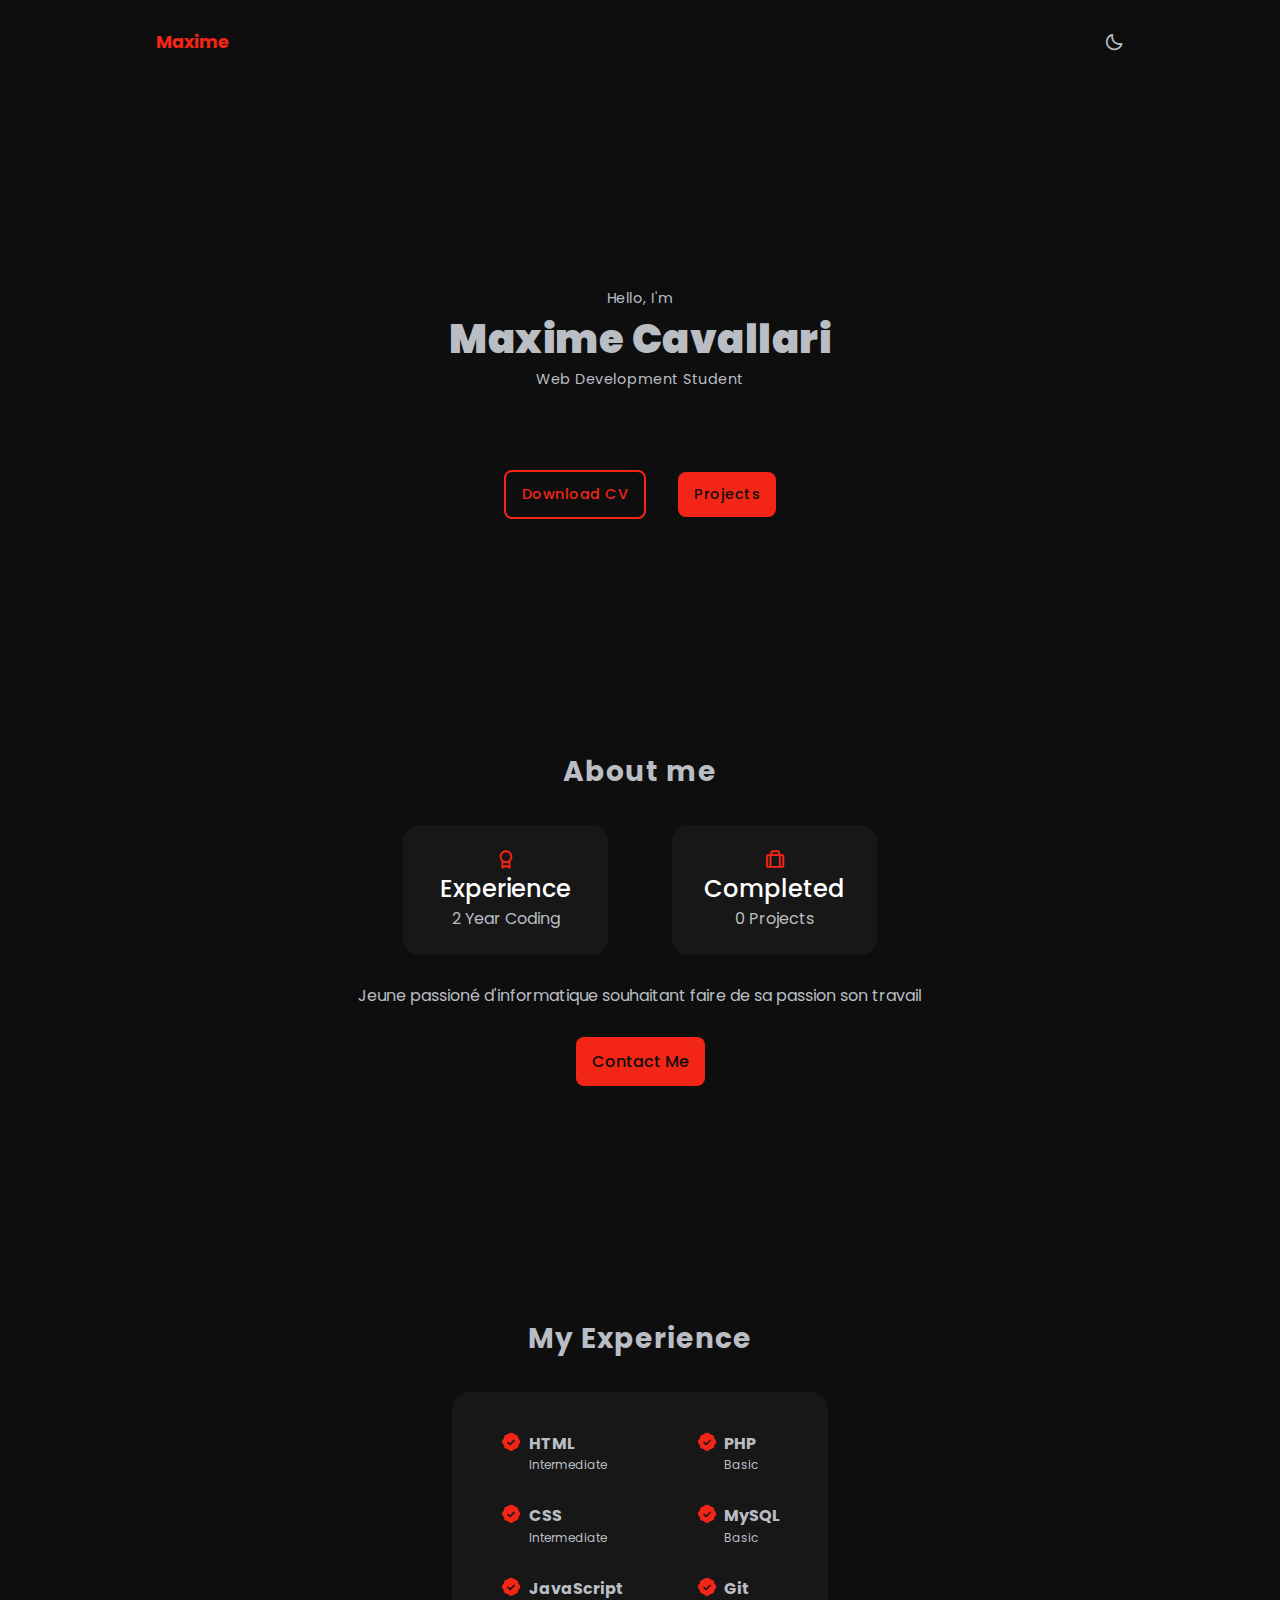
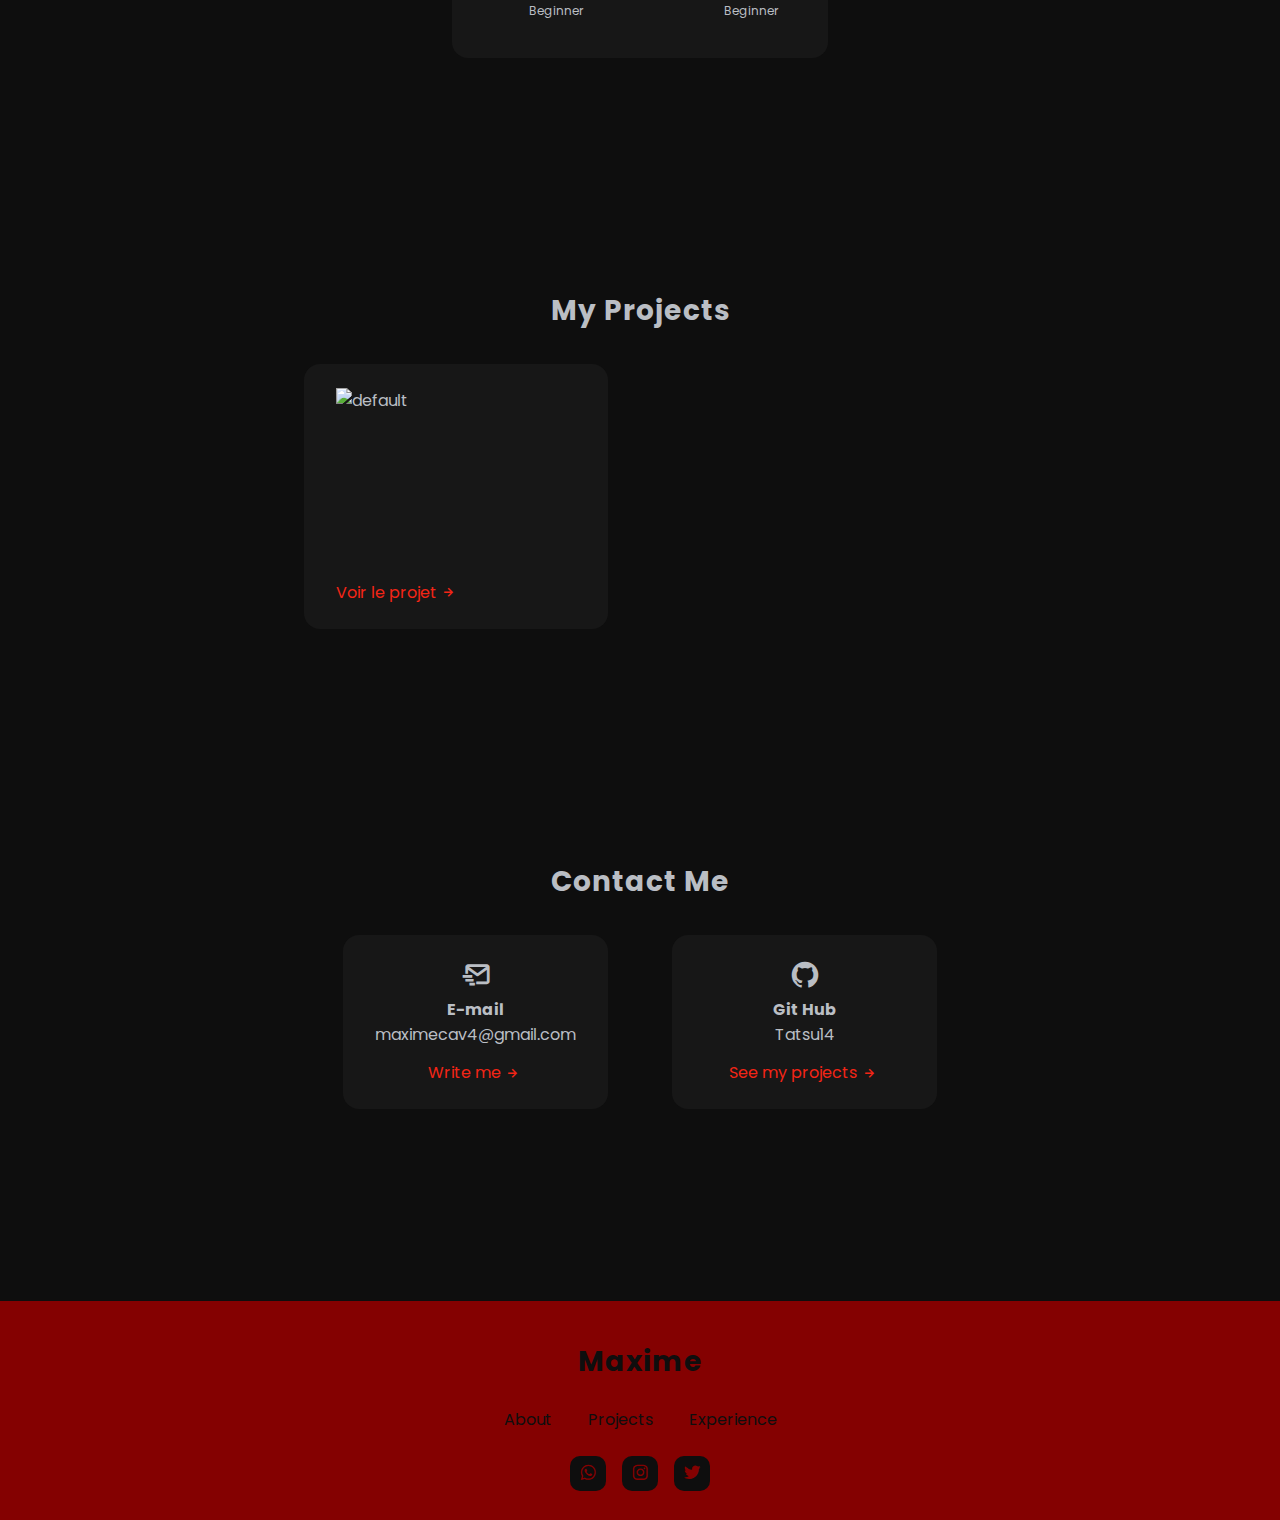
==== commit 1fcc3b02: "end" ====
--- a/Portfolio/index.html
+++ b/Portfolio/index.html
@@ -19,7 +19,7 @@
     <header id="header">
         <nav class="container section">
             <span>Maxime</span>
-            <i class='bx bx-moon nav__logo'></i>
+            <i class='bx bx-moon theme__logo' id="theme-button"></i>
         </nav>
     </header>
 
@@ -30,7 +30,8 @@
                 <h1>
                     Maxime Cavallari
                 </h1>
-                Frontend Developer
+                <!-- Frontend Developer -->
+                Web Development Student
             </div>
             <div class="myself_buttons">
                 <a href="PDF/" class="button no_full">Download CV</a>
@@ -42,19 +43,19 @@
                 About me
             </h2>
             <div class="experience__grid">
-                <!--?Faire des boxs des liens vers les sections exp et works?-->
-                <div class="experience__grid box">
-                    <i class='bx bx-award experience__icon'></i>
+                <!--TODO:Faire des boxs des liens vers les sections exp et works-->
+                <div class="experience__box box">
+                    <i class='bx bx-award icon'></i>
                     <!-- <h3 class="experience__title">Experience</h3> -->
                     <h3>Experience</h3>
-                    <span class="experience__subtitle">2 Year Working</span>
-                </div>
-                <div class="experience__grid box">
-                    <i class='bx bx-briefcase-alt experience__icon'></i>
+                    <span class="experience__subtitle">2 Year Coding</span>
+                </div>
+                <div class="experience__box box">
+                    <i class='bx bx-briefcase-alt icon'></i>
                     <!-- <h3 class="experience__title">Completed</h3> -->
                     <h3>Completed</h3>
                     <!-- <span class="experience__subtitle">2 Projects</span> -->
-                    <span>2 Projects</span>
+                    <span>0 Projects</span>
                 </div>
                 <!-- <div>
                     <i class='bx bx-support about__icon'></i>
@@ -63,11 +64,7 @@
                 </div> -->
             </div>
             <p>
-                Lorem ipsum dolor sit amet, consectetur adipiscing elit, sed do eiusmod tempor incididunt ut labore et
-                dolore magna
-                aliqua. Tortor pretium viverra suspendisse potenti nullam ac tortor vitae. Est ultricies integer quis
-                auctor elit sed
-                vulputate mi sit. Nisl rhoncus mattis rhoncus urna.
+                Jeune passioné d'informatique souhaitant faire de sa passion son travail
             </p>
             <a href="#contact" class="button">Contact Me</a>
         </section>
@@ -76,45 +73,55 @@
                 My Experience
             </h2>
             <div>
-                <h3>
+                <!-- <h3>
                     Web Developer
-                </h3>
-                <div class="skills">
-                    <div class="skill">
-                        <h4>
-                            HTML
-                        </h4>
-                        <span class="skill__level">Intermediate</span>
+                </h3> -->
+                <div class="skills box">
+                    <div class="skills__group">
+                        <div class="skill__group">
+                            <i class='bx bxs-badge-check icon'></i>
+                            <div class="skill">
+                                <h4>HTML</h4>
+                                <span class="skill__level">Intermediate</span>
+                            </div>
+                        </div>
+                        <div class="skill__group">
+                            <i class='bx bxs-badge-check icon'></i>
+                            <div class="skill">
+                                <h4>CSS</h4>
+                                <span class="skill__level">Intermediate</span>
+                            </div>
+                        </div>
+                        <div class="skill__group">
+                            <i class='bx bxs-badge-check icon'></i>
+                            <div class="skill">
+                                <h4>JavaScript</h4>
+                                <span class="skill__level">Beginner</span>
+                            </div>
+                        </div>
                     </div>
-                    <div class="skill">
-                        <h4>
-                            CSS
-                        </h4>
-                        <span class="skill__level">Intermediate</span>
-                    </div>
-                    <div class="skill">
-                        <h4>
-                            JavaScript
-                        </h4>
-                        <span class="skill__level">Basic</span>
-                    </div>
-                    <div class="skill">
-                        <h4>
-                            PHP
-                        </h4>
-                        <span class="skill__level">Basic</span>
-                    </div>
-                    <div class="skill">
-                        <h4>
-                            MySQL
-                        </h4>
-                        <span class="skill__level">Basic</span>
-                    </div>
-                    <div class="skill">
-                        <h4>
-                            Git
-                        </h4>
-                        <span class="skill__level">Basic</span>
+                    <div class="skills__group">
+                        <div class="skill__group">
+                            <i class='bx bxs-badge-check icon'></i>
+                            <div class="skill">
+                                <h4>PHP</h4>
+                                <span class="skill__level">Basic</span>
+                            </div>
+                        </div>
+                        <div class="skill__group">
+                            <i class='bx bxs-badge-check icon'></i>
+                            <div class="skill">
+                                <h4>MySQL</h4>
+                                <span class="skill__level">Basic</span>
+                            </div>
+                        </div>
+                        <div class="skill__group">
+                            <i class='bx bxs-badge-check icon'></i>
+                            <div class="skill">
+                                <h4>Git</h4>
+                                <span class="skill__level">Beginner</span>
+                            </div>
+                        </div>
                     </div>
                 </div>
             </div>
@@ -130,16 +137,18 @@
             <h2>
                 My Projects
             </h2>
-            <div>
-                <div>
+            <div class="projects__group">
+                <div class="box">
+                    <img src="images/image_site_default.jpg" alt="default">
+                    <a href="#" target="_blank">Voir le projet<i class='bx bx-right-arrow-alt'></i></a>
+                    
+                </div>
+                <!-- <div class="box">
                     <a href="#" target="_blank">Lorem ipsum</a>
                 </div>
-                <div>
+                <div class="box">
                     <a href="#" target="_blank">Lorem ipsum</a>
-                </div>
-                <div>
-                    <a href="#" target="_blank">Lorem ipsum</a>
-                </div>
+                </div> -->
             </div>
 
         </section>
@@ -147,23 +156,25 @@
             <h2>
                 Contact Me
             </h2>
-            <div class="contact__container grid">
-                <h3>
+            <div class="contact__grid">
+                <!-- <h3>
                     Get In Touch
-                </h3>
+                </h3> -->
                 <div class="contact__box box">
+                    <i class='bx bx-mail-send'></i>
                     <h4>
                         E-mail
                     </h4>
                     <span>maximecav4@gmail.com</span>
-                    <a href="mailto:maximecav4@gmail.com">Write me</a>
+                    <a href="mailto:maximecav4@gmail.com">Write me<i class='bx bx-right-arrow-alt'></i></a>
                 </div>
                 <div class="contact__box box">
+                    <i class='bx bxl-github'></i>
                     <h4>
                         Git Hub
                     </h4>
                     <span>Tatsu14</span>
-                    <a href="github.com/Tatsu14">See my projects</a>
+                    <a href="https://github.com/Tatsu14" target="_blank">See my projects<i class='bx bx-right-arrow-alt'></i></a>
                 </div>
                 <!-- <div class="contact__box box">
                     <h4>
@@ -183,18 +194,16 @@
         </section>
         <section class="travel container">
             <div>
-                <a href="#exp">About me</a>
+                <a href="#exp">About</a>
                 <a href="#works">Projects</a>
                 <a href="#skills">Experience</a>
             </div>
         </section>
         <section class="socials container">
-            <div>
                 <a href="https://api.whatsapp.com/send?phone=+32495665378&text=Hello, more information!"
                     class="socials__button"><i class='bx bxl-whatsapp'></i></a>
                 <a href="https://instagram.com/dragensblot" class="socials__button"><i class='bx bxl-instagram'></i></a>
                 <a href="https://twitter.com/tatsu65562515" class="socials__button"><i class='bx bxl-twitter'></i></a>
-            </div>
         </section>
     </footer>
 
--- a/Portfolio/CSS/style.css
+++ b/Portfolio/CSS/style.css
@@ -5,18 +5,20 @@
 :root {
     /*=============== VALUES ===============*/
     --header-height: 4rem;
-    --footer-height: ;
+    --img-w: 15rem;
 
     /*=============== COLORS ===============*/
-    --grey: rgb(110, 110, 110);
-    --red: rgb(200, 30, 30);
-    --blue: rgb(30, 30, 200);
-    --green: rgb(30, 200, 30);
+    --grey: #6e6e6e;
+    --red: #c81e1e;
+    --blue: #1e1ec8;
+    --green: #1ec81e;
     --body-color: #0e0e0e;
-    --text-color: rgb(186, 190, 196);
-    --first-color: rgb(243, 37, 22);
-    /* --second-color: #202020; */
-    --second-color: rgb(233, 27, 12);
+    --footer-color: rgb(14, 14, 14);
+    --text-color: #babec4;
+    --first-color: #f32516;
+    --second-color: #e91b0c;
+    --third-color: #171717;
+    --footer-background-color: #840101;
 
     /*=============== FONTS AND TYPOGRAPHY ===============*/
     --h1-font-size: 2.5rem;
@@ -32,6 +34,10 @@
     --normal-font-weight: 500;
     --thin-font-weight: 300;
     --thiner-font-weight: 100;
+
+    --z-toolyp: 10;
+    --z-fixed: 100;
+    --z-modal: 1000;
 }
 
 /*=============== BASE===============*/
@@ -71,7 +77,7 @@
 p,
 section,
 .section {
-    margin: 2rem 0;
+    margin: 1.8rem 0;
 }
 
 ul {
@@ -86,6 +92,9 @@
 h2 {
     font-size: var(--h2-font-size);
     font-weight: var(--bold-font-weight);
+    /* color: var(--first-color); */
+    letter-spacing: 1px;
+    margin: 2.5rem 0 2rem;
 }
 
 h3 {
@@ -136,18 +145,32 @@
     background-color: var(--body-color);
 }
 
+.box {
+    border-radius: 1rem;
+    background-color: var(--third-color);
+    margin: 0 2rem;
+    padding: 1.5rem 2rem;
+    transition: .4s;
+}
+
+.icon {
+    font-size: calc(var(--big-font-size) + .1rem);
+    color: var(--first-color);
+    /* padding: 0 .5rem; */
+}
+
 /*=============== HEADER ===============*/
 header {
     position: fixed;
-    /* height: var(--header-height); */
     top: 0;
     left: 0;
     width: 100%;
     transition: 0.4s;
     /* padding: 0 5rem; */
-    /* background-color: var(--second-color); */
+    background-color: var(--body-color);
+    /*? si omis le background sera considere comme transparent et donc on verra tous les éléments en-dessous ?*/
     font-size: calc(var(--normal-font-size) + 0.1rem);
-    z-index: 100;
+    z-index: var(--z-fixed);
 }
 
 header span {
@@ -162,16 +185,55 @@
     align-items: center;
 }
 
-.nav__logo {
+.theme__logo {
     font-size: var(--big-font-size);
     transition: 0.4s;
 }
 
+.theme__logo:hover{
+    color: var(--first-color);
+}
+
 .scroll-header {
     box-shadow: 0 4px 4px rgba(0, 0, 0, 0.3);
 }
 
+/*========== Light-theme ==========*/
+body.light-theme{
+    --body-color: #f1f1f1;
+    --third-color: #cbcbcb;
+    --text-color: #45413b;
+}
+
+body.light-theme h3{
+    color: var(--text-color);
+}
+
+.light-theme .box{
+    box-shadow: 0px 0px 20px #8f8f8f;
+}
+
+.light-theme .scroll-header{
+    box-shadow: 0 0px 10px rgba(182, 35, 35, 0.1);
+}
+
+/* .light-theme  */
+
 /*=============== MAIN ===============*/
+main {
+    position: relative;
+    display: flex;
+    flex-direction: column;
+    justify-content: center;
+    margin: 6rem auto;
+}
+
+main section {
+    margin: 6rem auto;
+}
+
+
+/*=============== ME ===============*/
 .myself {
     position: relative;
     font-size: calc(var(--normal-font-size) - .1rem);
@@ -195,4 +257,205 @@
     margin: auto;
     gap: 2rem;
     align-items: center;
+}
+
+/*=============== EXP ===============*/
+.experience {
+    display: flex;
+    flex-direction: column;
+    align-items: center;
+}
+
+.experience__grid {
+    display: grid;
+    row-gap: 1.25rem;
+    grid-template-columns: repeat(2, 1fr);
+}
+
+.experience__box {
+    /* border: 1px solid; */
+    display: flex;
+    flex-direction: column;
+    align-items: center;
+}
+
+.experience__box:hover {
+    transform: scale(1.03);
+}
+
+.experience__box h3 {
+    color: #fefefe;
+}
+
+/*=============== SKILLS ===============*/
+.abilities {
+    display: flex;
+    flex-direction: column;
+    align-items: center;
+}
+
+.abilities span {
+    font-size: var(--small-font-size);
+}
+
+.skills {
+    display: flex;
+    column-gap: 4.5rem;
+    align-items: center;
+    padding: 1.5rem 3rem;
+}
+
+.skills__group {
+    column-gap: 10rem;
+}
+
+.skill__group {
+    display: flex;
+    gap: .4rem;
+    flex-direction: row;
+    padding: .9rem 0;
+}
+
+.skill {
+    display: flex;
+    flex-direction: column;
+    gap: .05rem;
+}
+
+/*=============== PROJECTS ===============*/
+section.projects {
+    display: flex;
+    flex-direction: column;
+    align-items: center;
+}
+
+.projects__group {
+    display: grid;
+    row-gap: 3rem;
+    grid-template-columns: repeat(2, 1fr);
+}
+
+.projects__group img {
+    width: var(--img-w);
+    height: calc(var(--img-w) - 4rem);
+}
+
+.projects__group .box {
+    display: flex;
+    flex-direction: column;
+    gap: 1rem;
+}
+
+.projects__group .box a {
+    color: var(--first-color);
+    display: flex;
+    align-items: center;
+}
+
+.projects .box a:hover i {
+    transform: translateX(5px);
+    transition: ease-in .4s;
+}
+
+.projects .box a i {
+    padding: 0 .2rem;
+    transition: .4s;
+}
+
+/*=============== CONTACT ===============*/
+section.contact {
+    display: flex;
+    flex-direction: column;
+    align-items: center;
+}
+
+.contact__grid {
+    display: grid;
+    grid-template-columns: repeat(2, 1fr);
+}
+
+.contact__box {
+    display: flex;
+    flex-direction: column;
+    align-items: center;
+}
+
+.contact__box>i {
+    font-size: 2rem;
+    padding-bottom: .4rem;
+}
+
+.contact__box a {
+    color: var(--first-color);
+    display: flex;
+    align-items: center;
+    padding-top: .8rem;
+}
+
+.contact__box a:hover i {
+    transform: translateX(5px);
+    transition: ease-in .4s;
+}
+
+.contact__box a i {
+    padding: 0 .2rem;
+    transition: .4s;
+}
+
+
+/*=============== Footer ===============*/
+footer {
+    display: flex;
+    flex-direction: column;
+    align-items: center;
+    background-color: var(--footer-background-color);
+    color: var(--footer-color);
+}
+
+footer section:not(:last-child) {
+    margin: 0;
+}
+
+footer h2 {
+    margin: 2.5rem 0 1rem;
+}
+
+.travel {
+    padding: .5rem;
+}
+
+footer .travel a {
+    color: var(--footer-color);
+    padding: 0 1rem;
+}
+
+.socials {
+    display: flex;
+    flex-direction: row;
+    align-items: center;
+    gap: 1rem;
+    margin-top: 1rem;
+}
+
+.socials__button {
+    color: var(--footer-background-color);
+    background-color: var(--footer-color);
+    font-size: var(--big-font-size);
+    padding: .2rem .5rem .1rem;
+    border-radius: 10px;
+}
+
+/*=============== SCROLL BAR ===============*/
+::-webkit-scrollbar {
+    background-color: #333;
+    width: .8rem;
+}
+
+::-webkit-scrollbar-thumb {
+    background-color: #1c1c1c;
+    border-radius: 8px;
+}
+
+::-webkit-scrollbar-thumb:hover {
+    background-color: #111;
 }